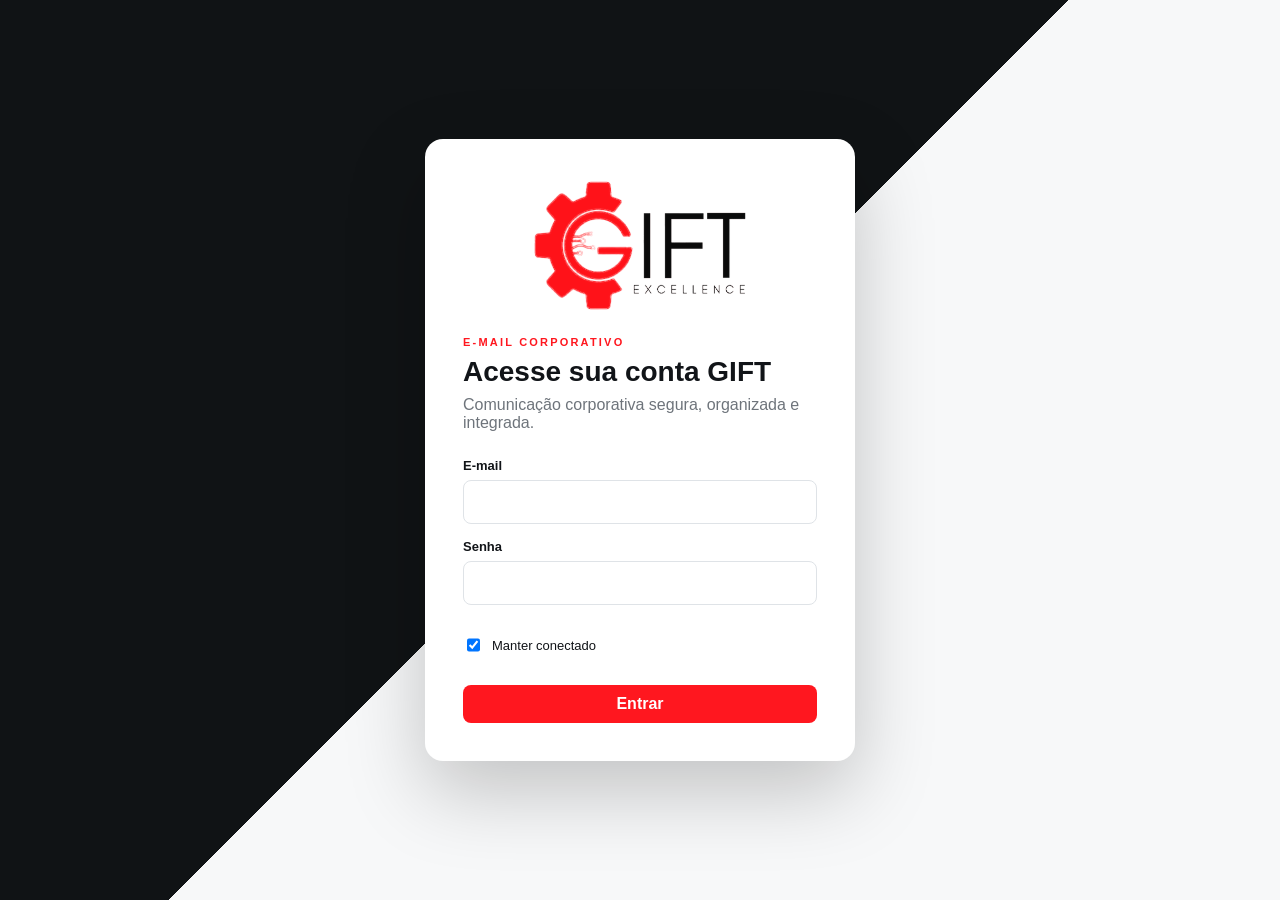
==== index.html @ 8f476761 "V16: estrutura mobile compacta" ====
<!doctype html>
<html lang="pt-BR">
<head>
  <meta charset="UTF-8" />
  <meta name="viewport" content="width=device-width, initial-scale=1.0" />
  <title>GIFT Mail</title>
  <link rel="icon" href="assets/gift-logo.png" />
  <link rel="stylesheet" href="styles.css" />
</head>
<body>
  <div id="toast"></div>

  <section id="loginView" class="login-shell">
    <div class="login-card">
      <img src="assets/gift-logo.png" alt="GIFT Excellence" class="login-logo" />
      <div class="login-kicker">E-MAIL CORPORATIVO</div>
      <h1>Acesse sua conta GIFT</h1>
      <p>Comunicação corporativa segura, organizada e integrada.</p>
      <form id="loginForm">
        <label>E-mail<input id="loginEmail" type="email"  autocomplete="username" required></label>
        <label>Senha<input id="loginPassword" type="password"  autocomplete="current-password" required></label>
        <label class="check-line"><input id="rememberMe" type="checkbox" checked> Manter conectado</label>
        <button class="primary full" type="submit">Entrar</button>
      </form>
    </div>
  </section>

  <div id="appView" class="app hidden">
    <aside class="sidebar" id="sidebar">
      <div class="brand"><img src="assets/gift-logo-sidebar.png" alt="GIFT Excellence"></div>
      <button id="composeBtn" class="compose-btn"><span class="mail-icon" data-mail-icon="compose"></span>Novo e-mail</button>

      <nav class="folder-nav" id="folderNav">
        <button class="nav-item active" data-folder="inbox"><span class="ico mail-icon" data-mail-icon="inbox"></span><b>Caixa de Entrada</b><em id="count-inbox">0</em></button>
        <button class="nav-item" data-folder="starred"><span class="ico mail-icon" data-mail-icon="star"></span><b>Favoritos</b><em id="count-starred"></em></button>
        <button class="nav-item" data-folder="sent"><span class="ico mail-icon" data-mail-icon="send"></span><b>Enviados</b><em id="count-sent"></em></button>
        <button class="nav-item" data-folder="drafts"><span class="ico mail-icon" data-mail-icon="draft"></span><b>Rascunhos</b><em id="count-drafts">0</em></button>
        <button class="nav-item" data-folder="scheduled"><span class="ico mail-icon" data-mail-icon="clock"></span><b>Agendados</b><em id="count-scheduled"></em></button>
        <button class="nav-item" data-folder="archive"><span class="ico mail-icon" data-mail-icon="archive"></span><b>Arquivo</b><em id="count-archive"></em></button>
        <button class="nav-item" data-folder="spam"><span class="ico mail-icon" data-mail-icon="spam"></span><b>Spam</b><em id="count-spam"></em></button>
        <button class="nav-item" data-folder="trash"><span class="ico mail-icon" data-mail-icon="trash"></span><b>Lixeira</b><em id="count-trash"></em></button>
      </nav>

      <div class="section-title"><span>PASTAS</span><button id="newFolderBtn" title="Nova pasta">＋</button></div>
      <div id="customFolders" class="custom-folders"></div>

      <div class="storage-box">
        <div><span>Armazenamento</span><strong id="storageText">2,4 GB de 10 GB</strong></div>
        <div class="storage-track"><i id="storageBar"></i></div>
      </div>
    </aside>
    <div id="mobileNavOverlay" class="mobile-nav-overlay hidden" aria-hidden="true"></div>

    <main class="workspace">
      <header class="topbar">
        <button class="mobile-menu" id="mobileMenu" aria-label="Menu">☰</button>
        <span class="mobile-title">GIFT Mail</span>
        <div class="search-box"><span>⌕</span><input id="searchInput" placeholder="Pesquisar e-mails, remetentes ou assuntos..."><button id="advancedSearchBtn" title="Pesquisa avançada">⌄</button></div>
        <div class="top-right">
          <button class="top-icon mobile-search-btn" id="mobileSearchBtn" title="Pesquisar" aria-label="Pesquisar"><span class="mail-icon" data-mail-icon="search"></span></button>
          <button class="top-icon" id="themeBtn" title="Tema"><span class="mail-icon" data-mail-icon="sun"></span></button>
          <button class="top-icon" id="settingsBtn" title="Configurações"><span class="mail-icon" data-mail-icon="settings"></span></button>
          <div class="profile-wrap">
            <button id="profileBtn" class="profile-btn">
              <span class="profile-avatar" id="profileAvatar">A</span>
              <span class="profile-copy"><strong id="profileName">Administrador</strong><small id="profileEmail">admin@giftexcellence.com.br</small></span>
              <span>⌄</span>
            </button>
            <div id="profileMenu" class="profile-menu hidden">
              <div class="profile-status"><span class="dot"></span><div><strong>Logado</strong><small id="menuEmail">admin@giftexcellence.com.br</small></div></div>
              <button id="profileSettings"><span class="mail-icon" data-mail-icon="settings"></span>Configurações da conta</button>
              <button id="profilePassword"><span class="mail-icon" data-mail-icon="key"></span>Trocar senha</button>
              <button id="profileTheme"><span class="mail-icon" data-mail-icon="moon"></span>Alternar tema</button>
              <button id="profileLogout" class="danger"><span class="mail-icon" data-mail-icon="logout"></span>Sair</button>
            </div>
          </div>
        </div>
      </header>

      <div class="actionbar">
        <div class="action-group left-actions">
          <label class="select-control"><input type="checkbox" id="selectAll"> <span>Selecionar</span></label>
          <button id="deleteBtn"><span class="mail-icon" data-mail-icon="trash"></span><span>Excluir</span></button><button id="emptyTrashActionBtn" class="hidden danger-action"><span class="mail-icon" data-mail-icon="trashSweep"></span><span>Esvaziar lixeira</span></button>
          <button id="spamBtn"><span class="mail-icon" data-mail-icon="spam"></span><span>Spam</span></button>
          <button id="archiveBtn"><span class="mail-icon" data-mail-icon="archive"></span><span>Arquivar</span></button>
          <button id="moveBtn"><span class="mail-icon" data-mail-icon="folderMove"></span><span>Mover</span></button>
          <button id="markBtn"><span class="mail-icon" data-mail-icon="star"></span><span>Marcar</span></button>
          <button id="moreBtn"><span class="mail-icon" data-mail-icon="more"></span><span>Mais</span></button>
        </div>
        <div class="action-group reader-actions" id="readerActions">
          <button id="replyBtn"><span class="mail-icon" data-mail-icon="reply"></span><span>Responder</span></button>
          <button id="replyAllBtn"><span class="mail-icon" data-mail-icon="replyAll"></span><span>Responder a todos</span></button>
          <button id="forwardBtn"><span class="mail-icon" data-mail-icon="forward"></span><span>Encaminhar</span></button>
          <button id="readerMoreBtn" title="Mais"><span class="mail-icon" data-mail-icon="moreVertical"></span></button>
        </div>
      </div>

      <section id="advancedSearch" class="advanced-search hidden">
        <input id="searchFrom" placeholder="De">
        <input id="searchTo" placeholder="Para">
        <input id="searchSubject" placeholder="Assunto contém">
        <select id="searchHasAttachment"><option value="">Anexo: qualquer</option><option value="yes">Com anexo</option><option value="no">Sem anexo</option></select>
        <button id="applyAdvancedSearch" class="primary">Pesquisar</button>
        <button id="clearAdvancedSearch">Limpar</button>
      </section>

      <section class="mail-shell">
        <div class="tabs-row">
          <button class="tab active" data-filter="all">Todas</button>
          <button class="tab" data-filter="unread">Não lidas</button>
          <button class="tab" data-filter="starred">Sinalizadas</button>
          <span id="folderLabel">Caixa de Entrada</span>
        </div>
        <div class="mail-grid">
          <div class="message-list" id="messageList"></div>
          <article class="reader" id="readerPane">
            <div class="empty-reader"><div class="mail-illustration">✉</div><h2>Selecione uma mensagem</h2><p>O conteúdo do e-mail aparecerá aqui.</p></div>
          </article>
        </div>
      </section>
    </main>
    <button id="mobileComposeFab" class="mobile-compose-fab" type="button"><span class="mail-icon" data-mail-icon="compose"></span><span>Escrever</span></button>
  </div>

  <div id="composeWindow" class="compose-window hidden">
    <div class="compose-head">
      <strong id="composeTitle">Novo e-mail</strong>
      <div class="compose-head-actions">
        <button id="minimizeCompose" type="button" aria-label="Minimizar">—</button>
        <button id="maximizeCompose" type="button" aria-label="Maximizar">↗</button>
        <button id="closeCompose" type="button" aria-label="Fechar">×</button>
      </div>
    </div>
    <div class="compose-to-line">
      <span>Para</span>
      <input id="toField" autocomplete="off" aria-label="Para">
      <button id="ccBccBtn" type="button">Cc&nbsp;&nbsp;Bcc</button>
    </div>
    <div id="ccBccFields" class="compose-ccbcc hidden">
      <div class="compose-extra-line"><span>Cc</span><input id="ccField" autocomplete="off" aria-label="Cc"></div>
      <div class="compose-extra-line"><span>Bcc</span><input id="bccField" autocomplete="off" aria-label="Bcc"></div>
    </div>
    <div class="compose-subject-line">
      <input id="subjectField" aria-label="Assunto" placeholder="Assunto" autocomplete="off">
    </div>
    <div class="editor-toolbar compose-format-toolbar" aria-label="Formatação da mensagem">
      <select id="fontFamily" aria-label="Fonte"><option>Inter</option><option>Arial</option><option>Georgia</option><option>Verdana</option></select>
      <select id="fontSize" aria-label="Tamanho"><option value="14">14</option><option value="12">12</option><option value="16">16</option><option value="18">18</option></select>
      <button type="button" data-cmd="bold" title="Negrito"><b>B</b></button>
      <button type="button" data-cmd="italic" title="Itálico"><i>I</i></button>
      <button type="button" data-cmd="underline" title="Sublinhado"><u>U</u></button>
      <button type="button" data-cmd="foreColor" title="Cor">A</button>
      <button type="button" data-cmd="insertUnorderedList" title="Lista">☷</button>
      <button type="button" data-cmd="insertOrderedList" title="Lista numerada">☰</button>
      <button type="button" data-cmd="createLink" title="Link">⌁</button>
      <button type="button" data-cmd="insertImage" title="Imagem">▧</button>
    </div>
    <div id="bodyEditor" class="body-editor" contenteditable="true" role="textbox" aria-label="Mensagem"></div>
    <div id="attachmentPreview" class="attachment-preview"></div>
    <div class="compose-foot">
      <div class="send-wrap"><button id="sendBtn" class="send-btn">Enviar</button><button id="sendMenuBtn" class="send-menu">⌄</button></div>
      <div class="compose-tools">
        <label title="Anexar"><span class="mail-icon" data-mail-icon="paperclip"></span><input id="attachmentInput" type="file" multiple hidden></label>
        <button id="insertDrive" title="Inserir arquivo"><span class="mail-icon" data-mail-icon="file"></span></button>
        <button id="insertLink" title="Inserir link"><span class="mail-icon" data-mail-icon="link"></span></button>
        <button id="insertEmoji" title="Emoji">☺</button>
        <button id="toggleSignature" title="Assinatura">A≡</button>
        <button id="saveDraftBtn" title="Salvar rascunho"><span class="mail-icon" data-mail-icon="save"></span></button>
        <button id="discardCompose" title="Descartar"><span class="mail-icon" data-mail-icon="trash"></span></button>
      </div>
    </div>
    <div id="scheduleMenu" class="schedule-menu hidden"><button data-minutes="30">Enviar em 30 minutos</button><button data-minutes="60">Enviar em 1 hora</button><button data-minutes="1440">Enviar amanhã</button><button id="customScheduleBtn">Escolher data e hora</button></div>
  </div>


  <div id="composeDialog" class="compose-dialog-overlay hidden" role="dialog" aria-modal="true" aria-labelledby="composeDialogTitle">
    <div class="compose-dialog-card">
      <div class="compose-dialog-icon">✉</div>
      <h3 id="composeDialogTitle">Confirmar ação</h3>
      <p id="composeDialogText"></p>
      <div class="compose-dialog-actions">
        <button id="composeDialogCancel" type="button" class="compose-dialog-cancel">Cancelar</button>
        <button id="composeDialogSecondary" type="button" class="compose-dialog-secondary">Não salvar</button>
        <button id="composeDialogPrimary" type="button" class="compose-dialog-primary">Confirmar</button>
      </div>
    </div>
  </div>

  <div id="actionDialog" class="compose-dialog-overlay hidden" role="dialog" aria-modal="true" aria-labelledby="actionDialogTitle">
    <div class="compose-dialog-card">
      <div id="actionDialogIcon" class="compose-dialog-icon"><span class="mail-icon" data-mail-icon="alert"></span></div>
      <h3 id="actionDialogTitle">Confirmar ação</h3>
      <p id="actionDialogText"></p>
      <div class="compose-dialog-actions">
        <button id="actionDialogCancel" type="button" class="compose-dialog-cancel">Cancelar</button>
        <button id="actionDialogConfirm" type="button" class="compose-dialog-primary">Confirmar</button>
      </div>
    </div>
  </div>

  <div id="settingsModal" class="modal hidden">
    <div class="settings-dialog">
      <div class="settings-head"><div><h2>Configurações</h2><p>Administre sua conta e preferências do GIFT Mail.</p></div><button id="closeSettings">×</button></div>
      <div class="settings-layout">
        <nav class="settings-nav" id="settingsNav">
          <button class="active" data-tab="account">Conta</button>
          <button data-tab="password">Troca de senha</button>
          <button data-tab="signature">Assinaturas</button>
          <button data-tab="forwarding">Encaminhamento</button>
          <button data-tab="aliases">Aliases e remetentes</button>
          <button data-tab="filters">Filtros e regras</button>
          <button data-tab="vacation">Resposta automática</button>
          <button data-tab="blocked">Remetentes bloqueados</button>
          <button data-tab="security">Segurança</button>
          <button data-tab="notifications">Notificações</button>
          <button data-tab="appearance">Aparência</button>
          <button data-tab="storage">Armazenamento</button>
        </nav>
        <div class="settings-content">
          <section class="settings-panel active" data-panel="account">
            <h3>Conta corporativa</h3>
            <div class="status-card"><span class="dot"></span><div><strong>Logado</strong><small id="settingsLoggedEmail"></small></div></div>
            <label>Nome de exibição<input id="setDisplayName"></label>
            <label>E-mail principal<input id="setEmail" disabled></label>
            <label>Nome da organização<input id="setOrganization" value="GIFT Excellence"></label>
            <label>Telefone corporativo<input id="setPhone" placeholder="(31) 3772-6397"></label>
            <label>Site<input id="setWebsite" placeholder="www.giftexcellence.com.br"></label>
          </section>
          <section class="settings-panel" data-panel="password">
            <h3>Trocar senha</h3><p class="hint">A nova senha será exigida no próximo login.</p>
            <label>Senha atual<input id="currentPassword" type="password"></label>
            <label>Nova senha<input id="newPassword" type="password"></label>
            <label>Confirmar nova senha<input id="confirmPassword" type="password"></label>
            <button id="changePasswordBtn" class="primary">Alterar senha</button>
          </section>
          <section class="settings-panel" data-panel="signature">
            <h3>Assinatura corporativa</h3>
            <p class="hint">A assinatura visual é inserida automaticamente no final dos e-mails e pode ser personalizada por conta.</p>
            <div class="two-col">
              <label>Nome / setor<input id="signatureName" placeholder="Financeiro"></label>
              <label>Empresa<input id="signatureCompany" placeholder="GIFT Excellence"></label>
            </div>
            <div class="two-col">
              <label>Telefone<input id="signaturePhone" placeholder="(31) 3772-6397"></label>
              <label>Cidade<input id="signatureCity" placeholder="Sete Lagoas - MG"></label>
            </div>
            <label>Site<input id="signatureSite" placeholder="www.giftexcellence.com.br"></label>
            <div class="signature-image-control">
              <div><strong>Imagem / logo da assinatura</strong><small>PNG, JPG ou WEBP. Essa imagem será usada nos e-mails enviados por esta conta.</small></div>
              <div class="signature-image-actions">
                <label class="signature-upload-btn">Trocar imagem<input id="signatureLogoInput" type="file" accept="image/png,image/jpeg,image/webp" hidden></label>
                <button id="signatureLogoReset" type="button">Usar logo padrão</button>
              </div>
            </div>
            <div id="signaturePreview" class="signature-preview"></div>
            <label class="check-line"><input id="signatureNew" type="checkbox" checked> Inserir automaticamente em novos e-mails</label>
            <label class="check-line"><input id="signatureReplies" type="checkbox"> Inserir também em respostas e encaminhamentos</label>
          </section>
          <section class="settings-panel" data-panel="forwarding">
            <h3>Encaminhamento</h3>
            <label class="check-line"><input id="forwardEnabled" type="checkbox"> Encaminhar automaticamente e-mails recebidos</label>
            <label>Encaminhar para<input id="forwardAddress" type="email" placeholder="email@empresa.com.br"></label>
            <label class="check-line"><input id="forwardKeepCopy" type="checkbox" checked> Manter uma cópia na caixa de entrada</label>
          </section>
          <section class="settings-panel" data-panel="aliases">
            <h3>Aliases e remetentes</h3>
            <div class="inline-add"><input id="aliasInput" placeholder="ex.: financeiro@giftexcellence.com.br"><button id="addAliasBtn">Adicionar</button></div>
            <div id="aliasList" class="chip-list"></div>
          </section>
          <section class="settings-panel" data-panel="filters">
            <h3>Filtros e regras</h3>
            <p class="hint">Crie regras automáticas para organizar mensagens.</p>
            <div class="rule-builder"><input id="ruleFrom" placeholder="Se remetente contém"><select id="ruleAction"><option value="archive">Arquivar</option><option value="star">Sinalizar</option><option value="spam">Marcar como spam</option><option value="label">Aplicar etiqueta</option></select><input id="ruleValue" placeholder="Etiqueta (quando necessário)"><button id="addRuleBtn">Criar regra</button></div>
            <div id="rulesList" class="rules-list"></div>
          </section>
          <section class="settings-panel" data-panel="vacation">
            <h3>Resposta automática</h3>
            <label class="check-line"><input id="vacationEnabled" type="checkbox"> Ativar mensagem de ausência</label>
            <label>Assunto<input id="vacationSubject" value="Resposta automática"></label>
            <label>Mensagem<textarea id="vacationText" rows="7"></textarea></label>
            <div class="two-col"><label>Início<input id="vacationStart" type="date"></label><label>Fim<input id="vacationEnd" type="date"></label></div>
          </section>
          <section class="settings-panel" data-panel="blocked">
            <h3>Remetentes bloqueados</h3>
            <div class="inline-add"><input id="blockedInput" placeholder="email@dominio.com"><button id="addBlockedBtn">Bloquear</button></div>
            <div id="blockedList" class="chip-list"></div>
          </section>
          <section class="settings-panel" data-panel="security">
            <h3>Segurança</h3>
            <label class="check-line"><input id="twoFactor" type="checkbox"> Autenticação em duas etapas</label>
            <label class="check-line"><input id="suspiciousLogin" type="checkbox" checked> Alertar sobre novos logins</label>
            <label class="check-line"><input id="externalImages" type="checkbox"> Carregar imagens externas automaticamente</label>
            <h4>Sessões ativas</h4>
            <div class="session-card"><div><strong>Este dispositivo</strong><small>Windows · Navegador atual</small></div><span class="online">Ativa agora</span></div>
            <button id="logoutOtherSessions">Encerrar outras sessões</button>
          </section>
          <section class="settings-panel" data-panel="notifications">
            <h3>Notificações</h3>
            <label class="check-line"><input id="desktopNotifications" type="checkbox" checked> Notificações na área de trabalho</label>
            <label class="check-line"><input id="soundNotifications" type="checkbox"> Som ao receber e-mail</label>
            <label class="check-line"><input id="notifyImportant" type="checkbox" checked> Avisar apenas mensagens importantes</label>
          </section>
          <section class="settings-panel" data-panel="appearance">
            <h3>Aparência</h3>
            <label>Tema<select id="setTheme"><option value="light">Claro</option><option value="dark">Escuro</option><option value="system">Seguir sistema</option></select></label>
            <label>Densidade<select id="setDensity"><option value="comfortable">Confortável</option><option value="compact">Compacta</option></select></label>
            <label>Visualização<select id="setPreview"><option value="split">Lista + leitura</option><option value="list">Somente lista</option></select></label>
          </section>
          <section class="settings-panel" data-panel="storage">
            <h3>Armazenamento</h3>
            <div class="big-storage"><strong id="storageUsedBig">Calculando...</strong><span id="storageLimitBig">de capacidade disponível</span><div class="storage-track"><i id="storageBarBig" style="width:0%"></i></div><small id="storageSource" class="storage-source">Leitura do servidor</small></div>
            <button id="emptyTrashBtn">Esvaziar lixeira</button><button id="emptySpamBtn">Esvaziar spam</button>
          </section>
        </div>
      </div>
      <div class="settings-footer"><button id="cancelSettings">Cancelar</button><button id="saveSettingsBtn" class="primary">Salvar alterações</button></div>
    </div>
  </div>

  <div id="contextMenu" class="context-menu hidden"></div>
  <input id="hiddenDateTime" type="datetime-local" class="hidden">
  <script src="app.js"></script>
</body>
</html>
---- styles.css ----
:root{
  --red:#ff171f;--red2:#e91018;--ink:#111418;--muted:#6f7881;--line:#e8ebee;--soft:#f5f7f8;
  --sidebar:#11171b;--sidebar2:#0d1216;--panel:#fff;--shadow:0 18px 50px rgba(18,25,31,.18)
}
*{box-sizing:border-box}html,body{margin:0;width:100%;height:100%;overflow:hidden;font-family:Inter,"Segoe UI",Arial,sans-serif;color:var(--ink);background:#fff}button,input,select,textarea{font:inherit}button{border:0;background:none;color:inherit;cursor:pointer}.hidden{display:none!important}.primary{background:var(--red);color:#fff;border-radius:8px;padding:10px 16px;font-weight:700}.full{width:100%}
#toast{position:fixed;right:22px;top:22px;z-index:9999;display:grid;gap:8px}.toast{background:#171a1d;color:#fff;padding:12px 16px;border-radius:9px;box-shadow:var(--shadow)}.toast.error{background:#a90008}

/* login */
.login-shell{height:100%;display:grid;place-items:center;background:linear-gradient(135deg,#101315 0 49%,#f7f8f9 49% 100%);padding:24px}.login-card{width:min(430px,94vw);background:#fff;border-radius:18px;padding:38px;box-shadow:0 30px 80px rgba(0,0,0,.22)}.login-logo{width:220px;display:block;margin:0 auto 22px}.login-kicker{font-size:11px;letter-spacing:.2em;color:var(--red);font-weight:800}.login-card h1{margin:8px 0;font-size:28px}.login-card p{margin:0 0 26px;color:#6e747b}.login-card form{display:grid;gap:15px}.login-card label:not(.check-line){display:grid;gap:7px;font-size:13px;font-weight:700}.login-card input{height:44px;border:1px solid #dfe3e7;border-radius:8px;padding:0 12px}.check-line{display:flex!important;align-items:center;gap:9px;font-size:13px}

/* reference layout */
.app{height:100vh;display:grid;grid-template-columns:263px minmax(0,1fr);overflow:hidden}.sidebar{height:100%;min-height:0;background:linear-gradient(180deg,var(--sidebar) 0%,var(--sidebar2) 100%);color:#f5f7f8;padding:14px 9px 16px;display:flex;flex-direction:column;overflow:hidden}.brand{height:92px;display:flex;align-items:center;padding:0 18px 5px}.brand img{width:172px;max-height:80px;object-fit:contain;object-position:left center}.compose-btn{height:46px;margin:12px 7px 18px;background:var(--red);color:#fff;border-radius:9px;font-size:15px;font-weight:800;display:flex;align-items:center;justify-content:center;gap:9px}.folder-nav{display:grid;gap:3px}.nav-item,.custom-folder{height:43px;border-radius:7px;padding:0 11px;color:#eef2f4;display:grid;grid-template-columns:28px 1fr auto;align-items:center;gap:6px;text-align:left}.nav-item b,.custom-folder b{font-size:14px;font-weight:600}.nav-item .ico{font-size:17px;color:#dbe1e5}.nav-item em{font-style:normal;min-width:22px;height:22px;border-radius:50px;background:#666f76;display:grid;place-items:center;padding:0 6px;font-size:12px}.nav-item.active{background:#373d41}.nav-item:hover,.custom-folder:hover{background:#20282e}.nav-item[data-folder="scheduled"],.nav-item[data-folder="archive"]{display:none}.section-title{display:flex;justify-content:space-between;align-items:center;padding:20px 8px 8px;color:#e4e9ed;font-size:12px;font-weight:800;letter-spacing:.06em}.section-title button{font-size:22px;color:#e8edf0}.custom-folders{flex:1;min-height:0;overflow:auto;padding-bottom:8px}.custom-folder{height:41px}.custom-folder button{color:#98a2aa}.storage-box{flex:0 0 auto;padding:13px 16px 10px;border-top:1px solid rgba(255,255,255,.09);font-size:11px;color:#c9d0d5}.storage-box>div:first-child{display:grid;gap:8px}.storage-box strong{font-weight:500}.storage-track{height:9px;background:#687178;border-radius:999px;overflow:hidden}.storage-track i{display:block;height:100%;width:0;background:linear-gradient(90deg,#d8a75e,#f0c67a);border-radius:999px}

.workspace{min-width:0;height:100%;display:grid;grid-template-rows:64px 64px auto minmax(0,1fr);background:#fff;overflow:hidden}.topbar{height:64px;display:flex;align-items:center;border-bottom:1px solid var(--line);padding:0 18px 0 24px;background:#fff}.mobile-menu{display:none}.search-box{width:506px;height:40px;border-radius:10px;background:#f1f3f4;display:grid;grid-template-columns:30px 1fr 28px;align-items:center;padding:0 8px}.search-box span{font-size:21px;color:#37424a}.search-box input{border:0;outline:0;background:transparent;min-width:0;font-size:14px}.search-box button{color:#657079}.top-right{margin-left:auto;display:flex;align-items:center;gap:4px}.top-icon{width:38px;height:38px;border-radius:50%;font-size:19px}.top-icon:hover{background:#f3f5f6}.profile-wrap{position:relative}.profile-btn{height:64px;display:grid;grid-template-columns:40px auto 18px;gap:10px;align-items:center;padding:0 4px 0 16px;margin-left:8px;border-left:1px solid var(--line)}.profile-avatar{width:40px;height:40px;border-radius:50%;background:#b99a75;color:#fff;font-weight:800;display:grid;place-items:center}.profile-copy{display:grid;text-align:left}.profile-copy strong{font-size:14px}.profile-copy small{font-size:11px;color:var(--muted)}.profile-menu{position:absolute;right:0;top:59px;width:270px;background:#fff;border:1px solid var(--line);border-radius:11px;box-shadow:var(--shadow);z-index:400;padding:9px}.profile-status{display:flex;gap:10px;align-items:center;padding:10px 8px 14px;border-bottom:1px solid var(--line)}.profile-status .dot,.status-card .dot{width:9px;height:9px;border-radius:50%;background:#23b45c}.profile-status div{display:grid}.profile-status small{color:var(--muted)}.profile-menu button{width:100%;padding:10px;border-radius:7px;text-align:left}.profile-menu button:hover{background:#f4f6f7}.profile-menu .danger{color:#bd1017}

.actionbar{height:64px;border-bottom:1px solid var(--line);padding:0 20px;display:flex;align-items:center;justify-content:space-between;overflow:auto}.action-group{display:flex;align-items:center;white-space:nowrap}.action-group button,.select-control{height:38px;padding:0 12px;display:flex;align-items:center;gap:7px;border-right:1px solid var(--line);font-size:13px}.action-group button:hover{background:#f5f7f8;border-radius:6px}.select-control input{width:15px;height:15px}.reader-actions{margin-left:auto}.advanced-search{padding:12px 20px;border-bottom:1px solid var(--line);display:grid;grid-template-columns:1fr 1fr 1.2fr .9fr auto auto;gap:8px;background:#fafbfc}.advanced-search input,.advanced-search select{height:38px;border:1px solid #dfe3e7;border-radius:7px;padding:0 10px}

.mail-shell{height:100%;min-height:0;display:grid;grid-template-rows:49px minmax(0,1fr);overflow:hidden}.tabs-row{height:49px;display:flex;align-items:end;border-bottom:1px solid var(--line);padding-left:18px}.tab{height:49px;padding:0 17px;position:relative;font-size:13px}.tab.active{color:var(--red);font-weight:800}.tab.active:after{content:"";position:absolute;left:10px;right:10px;bottom:-1px;height:3px;background:var(--red)}.tabs-row>span{display:none}.mail-grid{height:100%;min-height:0;display:grid;grid-template-columns:480px minmax(0,1fr);overflow:hidden}.message-list{height:100%;overflow:auto;border-right:1px solid var(--line);background:#fff}.message-card{height:80px;display:grid;grid-template-columns:28px 44px 1fr 28px;padding:10px 12px 8px 18px;gap:10px;border-bottom:1px solid var(--line);position:relative}.message-card.unread:before{content:"";position:absolute;left:0;top:0;bottom:0;width:3px;background:var(--red)}.message-card:hover{background:#f8fafb}.message-card.active{background:#f5f6f7}.message-card input{margin-top:8px}.sender-avatar{width:40px;height:40px;border-radius:50%;display:grid;place-items:center;background:linear-gradient(135deg,#7e868c,#3d454b);color:#fff;font-weight:700;font-size:13px}.message-card:nth-child(3n+1) .sender-avatar{background:linear-gradient(135deg,#c7a679,#9d7a54)}.message-main{min-width:0}.sender-line,.subject-line{display:flex;align-items:center;gap:8px;min-width:0}.sender-line strong,.subject-line b{white-space:nowrap;overflow:hidden;text-overflow:ellipsis}.sender-line{font-size:13px}.sender-line time{margin-left:auto;color:var(--muted);font-size:11px}.subject-line{margin-top:4px;font-size:13px}.preview-line{margin-top:3px;color:var(--muted);font-size:12px;white-space:nowrap;overflow:hidden;text-overflow:ellipsis}.star-btn{font-size:18px;color:#8c959d;align-self:center}.star-btn.on{color:#e1ae24}

.reader{height:100%;min-width:0;overflow:auto;padding:0 26px 36px;background:#fff}.empty-reader{height:100%;min-height:320px;display:grid;place-content:center;text-align:center;color:var(--muted)}.mail-illustration{font-size:42px}.empty-reader h2{margin:6px 0;font-size:20px;color:var(--ink)}.reader-head{padding:24px 0 18px;border-bottom:1px solid var(--line)}.reader-title{display:flex;align-items:center;gap:10px}.reader-title h1{margin:0;font-size:24px;letter-spacing:-.02em;line-height:1.2}.folder-pill{font-size:11px;background:#edf0f2;color:#3b4248;padding:5px 8px;border-radius:6px}.reader-meta{display:grid;grid-template-columns:46px 1fr auto;gap:10px;align-items:start;margin-top:24px}.reader-meta .sender-avatar{width:42px;height:42px}.reader-meta strong{display:block}.reader-meta small{display:block;color:var(--muted);margin-top:2px}.reader-meta-actions{display:flex;align-items:center;gap:8px}.reader-meta-actions button{font-size:20px}.reader-body{padding:24px 0;font-size:15px;line-height:1.72;overflow-wrap:anywhere}.reader-body p{margin:0 0 17px}.attachment-block{border-top:1px solid var(--line);padding-top:18px}.attachment-chip{display:inline-flex;align-items:center;gap:10px;border:1px solid var(--line);padding:11px 14px;border-radius:9px;margin:0 8px 8px 0;font-size:12px}.attachment-chip b{background:var(--red);color:#fff;padding:7px;border-radius:5px}

/* composer - V5: toda a área branca é o editor; a alça redimensiona a janela */
.compose-window{
  --compose-height:430px;
  position:fixed;right:12px;bottom:24px;width:502px;height:var(--compose-height);
  min-height:340px;max-height:calc(100vh - 32px);
  background:#fff;border:1px solid #dfe3e6;border-radius:10px;
  box-shadow:0 12px 34px rgba(0,0,0,.18);z-index:800;
  display:grid;
  grid-template-rows:40px 39px auto 39px 42px minmax(0,1fr) auto 58px;
  overflow:hidden
}
.compose-window.min{height:40px!important;min-height:40px!important;overflow:hidden}
.compose-window.max{
  left:50%;top:50%;right:auto;bottom:auto;width:min(960px,94vw);
  height:var(--compose-height);min-height:440px;max-height:94vh;
  transform:translate(-50%,-50%)
}
.compose-head{height:40px;background:#30383e;color:#fff;display:flex;align-items:center;justify-content:space-between;padding:0 13px;border-radius:9px 9px 0 0}.compose-head strong{font-size:15px}.compose-head button{color:#fff;width:30px;height:30px;font-size:17px}
.compose-row{height:39px;border-bottom:1px solid #eceff1;display:grid;grid-template-columns:55px 1fr auto;align-items:center;padding:0 12px;font-size:13px}.compose-row span{color:#747d85}.compose-row input{height:100%;border:0;outline:0;background:transparent;min-width:0}
.editor-toolbar{height:42px;border-bottom:1px solid #eceff1;display:flex;align-items:center;gap:2px;padding:0 8px;overflow-x:auto}.editor-toolbar button,.editor-toolbar select{height:28px;border:0;background:transparent}.editor-toolbar select:first-child{width:75px}.editor-toolbar select:nth-child(2){width:49px}.editor-toolbar button{min-width:28px}.editor-toolbar button:hover{background:#f0f2f4;border-radius:5px}
/* V7: a própria área branca inteira é o editor — não existe wrapper interno. */
.body-editor{
  min-height:0;width:100%;height:100%;max-width:100%;min-width:0;
  padding:14px 18px 24px;background:#fff;outline:none;
  font-size:14px;line-height:1.58;cursor:text;
  overflow-y:auto;overflow-x:hidden;
  overflow-wrap:anywhere;word-break:normal;white-space:pre-wrap;
  scrollbar-width:thin;scrollbar-color:#a0a7ad transparent;
}
.body-editor:focus{outline:none}
.body-editor:empty:before{content:"";display:block;min-height:100%}
.body-editor *{max-width:100%;box-sizing:border-box}
.body-editor img{height:auto}
.body-editor table{max-width:100%!important;width:100%!important;table-layout:fixed}
.body-editor td,.body-editor th{overflow-wrap:anywhere;word-break:break-word}
.body-editor .signature-block{display:block;max-width:100%;margin:18px 0 0;padding:0;overflow:hidden;white-space:normal}
.body-editor .signature-block table{max-width:100%!important;width:100%!important;table-layout:fixed}
.body-editor .signature-block img{max-width:160px!important;height:auto!important}
/* A alça fica fora da área editável e não ocupa nenhuma linha branca. */
.message-resize-handle{position:absolute;left:50%;bottom:54px;transform:translateX(-50%);width:58px;height:12px;display:flex;align-items:center;justify-content:center;cursor:ns-resize;touch-action:none;user-select:none;background:transparent;border:0;z-index:6}
.message-resize-handle span{display:block;width:34px;height:3px;border-radius:999px;background:#cbd1d6;opacity:.65;transition:.15s}
.message-resize-handle:hover span,.message-resize-handle.dragging span{width:48px;background:#818c95;opacity:1}
.attachment-preview{max-height:54px;overflow:auto;padding:0 14px;display:flex;gap:7px;flex-wrap:wrap}.attachment-preview:empty{display:none}
.compose-foot{height:58px;border-top:1px solid #eceff1;display:flex;align-items:center;gap:16px;padding:0 16px}.send-wrap{display:flex}.send-btn,.send-menu{height:43px;background:var(--red);color:#fff}.send-btn{padding:0 20px;border-radius:8px 0 0 8px;font-weight:800}.send-menu{width:38px;border-left:1px solid rgba(255,255,255,.3);border-radius:0 8px 8px 0}.compose-tools{display:flex;align-items:center;gap:3px}.compose-tools button,.compose-tools label{width:32px;height:32px;display:grid;place-items:center;border-radius:5px}.compose-tools button:hover,.compose-tools label:hover{background:#f0f2f4}.schedule-menu{position:absolute;bottom:66px;left:16px;width:220px;background:#fff;border:1px solid #ddd;border-radius:9px;box-shadow:var(--shadow);padding:7px}.schedule-menu button{width:100%;padding:9px;text-align:left;border-radius:6px}.schedule-menu button:hover{background:#f2f3f4}

/* settings */
.modal{position:fixed;inset:0;background:rgba(12,16,20,.42);z-index:1000;display:grid;place-items:center;padding:18px}.settings-dialog{width:min(1050px,96vw);height:min(760px,94vh);background:#fff;border-radius:14px;box-shadow:0 30px 90px rgba(0,0,0,.32);display:grid;grid-template-rows:auto minmax(0,1fr) auto;overflow:hidden}.settings-head{padding:20px 24px;border-bottom:1px solid var(--line);display:flex;justify-content:space-between;align-items:start}.settings-head h2{margin:0 0 4px}.settings-head p{margin:0;color:var(--muted);font-size:13px}.settings-head button{font-size:26px}.settings-layout{min-height:0;display:grid;grid-template-columns:230px minmax(0,1fr)}.settings-nav{padding:14px;background:#f6f7f8;border-right:1px solid var(--line);overflow:auto}.settings-nav button{width:100%;padding:11px 12px;border-radius:7px;text-align:left;font-size:13px}.settings-nav button.active,.settings-nav button:hover{background:#fff;box-shadow:0 1px 4px rgba(0,0,0,.08);color:var(--red);font-weight:800}.settings-content{min-height:0;overflow:auto;padding:26px 30px}.settings-panel{display:none;max-width:720px}.settings-panel.active{display:block}.settings-panel h3{margin:0 0 18px}.settings-panel h4{margin:26px 0 10px}.settings-panel label:not(.check-line){display:grid;gap:6px;margin:0 0 14px;font-size:13px;font-weight:600}.settings-panel input,.settings-panel textarea,.settings-panel select{border:1px solid #dfe3e7;border-radius:8px;padding:10px 12px;outline:0}.settings-panel input:focus,.settings-panel textarea:focus,.settings-panel select:focus{border-color:#aab2b9;box-shadow:0 0 0 3px rgba(120,130,140,.08)}.hint{font-size:12px;color:var(--muted);margin-top:-8px;margin-bottom:18px}.status-card,.session-card{display:flex;align-items:center;gap:12px;border:1px solid var(--line);border-radius:10px;padding:13px 14px;margin-bottom:18px}.status-card div,.session-card div{display:grid}.status-card small,.session-card small{color:var(--muted)}.two-col{display:grid;grid-template-columns:1fr 1fr;gap:12px}.inline-add{display:grid;grid-template-columns:1fr auto;gap:8px;margin-bottom:16px}.inline-add button,.rule-builder button,.settings-panel>button{background:#f0f2f4;border:1px solid #dde1e4;border-radius:8px;padding:9px 13px}.chip-list{display:flex;flex-wrap:wrap;gap:8px}.chip{display:flex;align-items:center;gap:8px;background:#f1f3f5;border-radius:99px;padding:7px 9px 7px 12px;font-size:12px}.chip button{width:20px;height:20px;border-radius:50%}.rule-builder{display:grid;grid-template-columns:1fr 150px 1fr auto;gap:8px}.rules-list{margin-top:14px;display:grid;gap:8px}.rule-row{display:flex;justify-content:space-between;gap:12px;border:1px solid var(--line);border-radius:8px;padding:10px 12px;font-size:12px}.online{color:#1a9c4d;font-size:12px;margin-left:auto}.big-storage{border:1px solid var(--line);padding:18px;border-radius:10px;margin-bottom:14px}.big-storage strong{font-size:26px;margin-right:5px}.big-storage span{color:var(--muted)}.storage-source{display:block;margin-top:10px;color:var(--muted);font-size:11px}.settings-footer{border-top:1px solid var(--line);display:flex;justify-content:flex-end;gap:10px;padding:14px 22px}.settings-footer button{padding:10px 16px;border-radius:8px}.settings-footer>button:first-child{background:#f0f2f4}.signature-preview{border:1px solid var(--line);border-radius:10px;background:#fff;padding:18px;margin:10px 0 16px;overflow:auto}.signature-image-control{display:flex;align-items:center;justify-content:space-between;gap:16px;border:1px solid var(--line);border-radius:10px;padding:14px 16px;margin:4px 0 14px}.signature-image-control>div:first-child{display:grid;gap:4px}.signature-image-control small{color:var(--muted);font-size:11px}.signature-image-actions{display:flex;gap:8px;flex-wrap:wrap}.signature-upload-btn,.signature-image-actions button{display:inline-flex!important;align-items:center;justify-content:center;min-height:36px;padding:8px 12px!important;border:1px solid #dfe3e7!important;border-radius:8px!important;background:#f4f6f7!important;font-size:12px!important;font-weight:700!important;cursor:pointer}.context-menu{position:fixed;z-index:1500;background:#fff;border:1px solid #ddd;border-radius:8px;box-shadow:var(--shadow);padding:6px;width:max-content;min-width:200px}.context-menu button{width:100%;padding:9px;text-align:left;border-radius:6px;white-space:nowrap}.context-menu button:hover{background:#f2f3f4}

/* dark */
body.dark{--ink:#f4f7f9;--muted:#aab3bc;--line:#2c363e;background:#0e151a}.dark .workspace,.dark .topbar,.dark .actionbar,.dark .mail-shell,.dark .tabs-row,.dark .message-list,.dark .reader,.dark .settings-dialog,.dark .compose-window{background:#10191f;color:#f4f7f9}.dark .search-box{background:#1b2730}.dark .search-box input{color:#fff}.dark .message-card{border-color:#2c363e}.dark .message-card:hover{background:#162229}.dark .message-card.active{background:#1b252c}.dark .compose-head{background:#18242b}.dark .compose-row,.dark .editor-toolbar,.dark .compose-foot{border-color:#2e3a43}.dark .message-resize-handle{background:#10191f;border-color:#2e3a43}.dark .message-resize-handle:hover,.dark .message-resize-handle.dragging{background:#172229}.dark .message-resize-handle span{background:#53616b}.dark .body-editor{background:#10191f;color:#fff}.dark .settings-nav{background:#0c151a}.dark .settings-nav button.active{background:#202d35}.dark .settings-panel input,.dark .settings-panel textarea,.dark .settings-panel select{background:#121d23;border-color:#33414b;color:#fff}.dark .signature-preview{background:#0f171d}

/* responsive */
@media(max-width:1200px){.app{grid-template-columns:230px 1fr}.mail-grid{grid-template-columns:420px minmax(0,1fr)}.brand img{width:160px}.profile-copy{display:none}.profile-btn{grid-template-columns:40px 18px}.action-group button span{display:none}.compose-window{width:500px}}
@media(max-width:820px){html,body{overflow:auto}.app{display:block;height:auto;min-height:100vh}.sidebar{position:fixed;left:-280px;top:0;bottom:0;width:264px;z-index:900;transition:.2s}.sidebar.open{left:0}.workspace{height:100vh;grid-template-rows:58px 54px auto minmax(0,1fr)}.mobile-menu{display:block}.topbar{padding:0 10px}.search-box{width:auto;flex:1}.top-icon{display:none}.mail-grid{display:block}.message-list{height:100%}.reader{position:fixed;inset:112px 0 0 0;z-index:500;display:none}.reader.mobile-open{display:block}.reader-actions{display:none}.compose-window{left:2vw;right:2vw;width:96vw;bottom:8px;height:70vh}.settings-layout{grid-template-columns:1fr}.settings-nav{display:flex;overflow:auto;border-right:0;border-bottom:1px solid var(--line)}.settings-nav button{width:auto;white-space:nowrap}.two-col,.rule-builder{grid-template-columns:1fr}}




/* ===== V8 — bloco Para/Assunto refeito do zero ===== */
.compose-addressing{background:#fff;border-bottom:1px solid #e8ecef;flex:0 0 auto}
.compose-address-row{height:46px;display:grid;grid-template-columns:64px minmax(0,1fr) auto;align-items:center;padding:0 15px;border-bottom:1px solid #edf0f2;gap:0}
.compose-address-row label{color:#7b848d;font-size:14px;font-weight:400;cursor:text}
.compose-address-row input{width:100%;height:100%;border:0!important;outline:0!important;background:transparent!important;padding:0 8px 0 0!important;font-size:14px;color:#171a1d;box-shadow:none!important}
.compose-address-row button{height:34px;padding:0 4px 0 16px;color:#22272b;font-size:13px;white-space:nowrap}
.compose-ccbcc .compose-address-row{grid-template-columns:64px minmax(0,1fr);padding-right:15px}
.compose-subject-row{height:50px;display:flex;align-items:center;border-bottom:0;padding:0 15px}
.compose-subject-row input{width:100%;height:100%;border:0!important;outline:0!important;background:transparent!important;padding:0!important;font-size:14px;color:#171a1d;box-shadow:none!important}
.compose-subject-row input::placeholder{color:#7b848d;opacity:1}
.compose-format-toolbar{height:44px!important;min-height:44px!important;flex:0 0 44px!important;padding:0 14px!important;border-bottom:1px solid #e8ecef!important;background:#fff;overflow-x:auto;overflow-y:hidden}
.compose-format-toolbar select,.compose-format-toolbar button{height:32px!important;min-height:32px!important;background:transparent!important;color:#15191c}
.compose-format-toolbar select{padding:0 4px;border:0!important;outline:0!important}
.compose-format-toolbar button{display:grid;place-items:center;min-width:30px!important;border:0!important;padding:0 5px!important}
.compose-format-toolbar button:hover{background:#f2f4f5!important;border-radius:4px}
.dark .compose-addressing,.dark .compose-format-toolbar{background:#10191f;border-color:#2e3a43}
.dark .compose-address-row,.dark .compose-subject-row{border-color:#2e3a43}
.dark .compose-address-row input,.dark .compose-subject-row input,.dark .compose-format-toolbar select,.dark .compose-format-toolbar button{color:#f4f7f9!important}
.dark .compose-address-row label,.dark .compose-subject-row input::placeholder{color:#aab3bc}


/* V9 - compositor simples conforme referencia enviada */
.compose-window{position:fixed!important;right:12px!important;bottom:24px!important;width:500px!important;height:430px!important;min-height:0!important;max-height:none!important;display:flex!important;flex-direction:column!important;background:#fff!important;border:1px solid #dfe3e6!important;border-radius:9px!important;overflow:hidden!important;box-shadow:0 12px 34px rgba(0,0,0,.18)!important}
.compose-window.min{height:40px!important;overflow:hidden!important}
.compose-window.max{left:50%!important;top:50%!important;right:auto!important;bottom:auto!important;width:min(960px,94vw)!important;height:min(760px,92vh)!important;transform:translate(-50%,-50%)!important}
.compose-head{flex:0 0 40px!important;height:40px!important;padding:0 12px!important;border-radius:8px 8px 0 0!important;background:#30383e!important}
.compose-head strong{font-size:14px!important;font-weight:700!important}.compose-head-actions{display:flex;align-items:center;gap:2px}.compose-head-actions button{width:30px!important;height:30px!important;color:#fff!important;font-size:16px!important}
.compose-to-line,.compose-extra-line{flex:0 0 39px;height:39px;display:grid;grid-template-columns:auto minmax(0,1fr) auto;align-items:center;gap:6px;padding:0 12px;border-bottom:1px solid #e7eaed;background:#fff}
.compose-to-line span,.compose-extra-line span{font-size:13px;color:#737b83}.compose-to-line input,.compose-extra-line input{width:100%;height:100%;border:0!important;outline:0!important;background:transparent!important;padding:0!important;font-size:13px!important;min-width:0}.compose-to-line button{height:100%;padding:0 0 0 8px!important;font-size:12px!important;color:#4f575e!important;background:transparent!important;white-space:nowrap}
.compose-ccbcc{flex:0 0 auto;background:#fff}.compose-extra-line{grid-template-columns:28px minmax(0,1fr)}
.compose-subject-line{flex:0 0 39px;height:39px;border-bottom:1px solid #e7eaed;background:#fff;padding:0 12px}.compose-subject-line input{width:100%;height:100%;border:0!important;outline:0!important;background:transparent!important;padding:0!important;font-size:13px!important;color:#171a1d!important}.compose-subject-line input::placeholder{color:#7a8289;opacity:1}
.compose-format-toolbar{flex:0 0 42px!important;height:42px!important;min-height:42px!important;padding:0 10px!important;gap:1px!important;border-bottom:1px solid #e7eaed!important;background:#fff!important;overflow:hidden!important;white-space:nowrap!important}.compose-format-toolbar select,.compose-format-toolbar button{height:29px!important;min-height:29px!important;border:0!important;background:transparent!important;color:#20262b!important;font-size:13px!important}.compose-format-toolbar select:first-child{width:61px!important}.compose-format-toolbar select:nth-child(2){width:45px!important}.compose-format-toolbar button{min-width:27px!important;padding:0 4px!important}
.body-editor{flex:1 1 auto!important;height:auto!important;min-height:0!important;width:100%!important;padding:13px 16px!important;background:#fff!important;outline:none!important;border:0!important;font-size:14px!important;line-height:1.55!important;cursor:text!important;overflow:auto!important;overflow-x:hidden!important;white-space:pre-wrap!important;overflow-wrap:anywhere!important;word-break:normal!important;scrollbar-width:none!important}.body-editor::-webkit-scrollbar{width:0!important;height:0!important;display:none!important}.body-editor:empty:before{content:""!important;display:block!important;min-height:100%!important}.message-resize-handle{display:none!important}
.attachment-preview{flex:0 0 auto!important;max-height:52px!important;overflow:auto!important;padding:0 12px!important;background:#fff!important;scrollbar-width:none!important}.attachment-preview::-webkit-scrollbar{display:none!important}
.compose-foot{flex:0 0 58px!important;height:58px!important;padding:0 16px!important;gap:12px!important;border-top:0!important;background:#fff!important}.send-btn,.send-menu{height:36px!important}.send-btn{padding:0 16px!important;border-radius:6px 0 0 6px!important}.send-menu{width:34px!important;border-radius:0 6px 6px 0!important}.compose-tools{gap:1px!important}.compose-tools button,.compose-tools label{width:31px!important;height:31px!important;font-size:14px!important}
.dark .compose-window,.dark .compose-to-line,.dark .compose-extra-line,.dark .compose-subject-line,.dark .compose-format-toolbar,.dark .body-editor,.dark .compose-foot,.dark .attachment-preview{background:#10191f!important;color:#f4f7f9!important}.dark .compose-to-line,.dark .compose-extra-line,.dark .compose-subject-line,.dark .compose-format-toolbar{border-color:#2e3a43!important}.dark .compose-to-line input,.dark .compose-extra-line input,.dark .compose-subject-line input,.dark .compose-format-toolbar select,.dark .compose-format-toolbar button{color:#f4f7f9!important}
@media(max-width:820px){.compose-window{left:2vw!important;right:2vw!important;width:96vw!important;bottom:8px!important;height:70vh!important}.compose-window.max{width:96vw!important;height:92vh!important}}


/* V11 - popups funcionais e transicoes do compositor */
@keyframes giftComposeOpen{from{opacity:0;transform:translateY(12px) scale(.985)}to{opacity:1;transform:translateY(0) scale(1)}}
@keyframes giftComposeClose{from{opacity:1;transform:translateY(0) scale(1)}to{opacity:0;transform:translateY(10px) scale(.99)}}
.compose-window.compose-opening:not(.max){animation:giftComposeOpen .20s ease-out both!important}
.compose-window.compose-closing:not(.max){animation:giftComposeClose .17s ease-in both!important;pointer-events:none!important}
@keyframes giftComposeOpenMax{from{opacity:0;transform:translate(-50%,-48%) scale(.985)}to{opacity:1;transform:translate(-50%,-50%) scale(1)}}
@keyframes giftComposeCloseMax{from{opacity:1;transform:translate(-50%,-50%) scale(1)}to{opacity:0;transform:translate(-50%,-48%) scale(.99)}}
.compose-window.max.compose-opening{animation:giftComposeOpenMax .20s ease-out both!important}
.compose-window.max.compose-closing{animation:giftComposeCloseMax .17s ease-in both!important;pointer-events:none!important}
.compose-dialog-overlay{position:fixed;inset:0;z-index:2200;display:grid;place-items:center;padding:18px;background:rgba(12,16,20,.38);backdrop-filter:blur(3px)}
.compose-dialog-overlay.dialog-enter{animation:giftDialogIn .16s ease-out both}
.compose-dialog-overlay.dialog-leave{animation:giftDialogOut .13s ease-in both}
@keyframes giftDialogIn{from{opacity:0}to{opacity:1}}
@keyframes giftDialogOut{from{opacity:1}to{opacity:0}}
.compose-dialog-card{width:min(430px,94vw);background:#fff;border:1px solid #e1e5e8;border-radius:14px;box-shadow:0 24px 70px rgba(0,0,0,.24);padding:24px 24px 20px;text-align:center}
.dialog-enter .compose-dialog-card{animation:giftDialogCardIn .18s ease-out both}
@keyframes giftDialogCardIn{from{opacity:0;transform:translateY(8px) scale(.98)}to{opacity:1;transform:translateY(0) scale(1)}}
.compose-dialog-icon{width:44px;height:44px;margin:0 auto 12px;border-radius:50%;display:grid;place-items:center;background:#fff1f2;color:#e91018;font-size:20px}
.compose-dialog-card h3{margin:0 0 7px;font-size:18px}.compose-dialog-card p{margin:0 auto 20px;max-width:355px;color:#6f7881;font-size:13px;line-height:1.5}
.compose-dialog-actions{display:flex;justify-content:flex-end;gap:8px;flex-wrap:wrap}.compose-dialog-actions button{height:38px;padding:0 14px;border-radius:8px;font-size:13px;font-weight:700}
.compose-dialog-cancel{background:#f1f3f5}.compose-dialog-secondary{background:#fff;border:1px solid #dfe3e7!important;color:#3e464d}.compose-dialog-primary{background:#ff171f;color:#fff}.compose-dialog-primary.danger{background:#c91820}.compose-dialog-actions button:disabled{opacity:.6;cursor:not-allowed}
.dark .compose-dialog-card{background:#121c22;color:#f4f7f9;border-color:#33414b}.dark .compose-dialog-card p{color:#aab3bc}.dark .compose-dialog-cancel{background:#202c34}.dark .compose-dialog-secondary{background:#121c22!important;border-color:#3a4750!important;color:#e9eef1}.dark .compose-dialog-icon{background:#35181a;color:#ff4b51}


/* V12 - icones de webmail + confirmacoes globais */
.mail-icon{display:inline-grid;place-items:center;flex:0 0 auto;line-height:0}.mail-icon svg{display:block}.nav-item .mail-icon{width:20px;height:20px;color:#cfd6db}.nav-item.active .mail-icon{color:#fff}.compose-btn .mail-icon{width:20px;height:20px}.top-icon .mail-icon{margin:auto}.profile-menu button{display:flex;align-items:center;gap:9px}.profile-menu .mail-icon{width:18px;height:18px}.action-group button .mail-icon{width:18px;height:18px}.compose-tools .mail-icon{width:17px;height:17px}.custom-folder .mail-icon{width:18px;height:18px;color:#aeb8bf}.inline-mail-icon{display:inline-flex;vertical-align:-2px;margin-left:4px;color:#7e8991}.reader-meta-actions button svg,.attachment-download svg{display:block;margin:auto}.danger-action{color:#b5151c!important}.danger-action:hover{background:#fff2f3!important}.compose-dialog-primary.danger{background:#c91820!important;color:#fff!important}.compose-dialog-icon svg{display:block}.dark .nav-item .mail-icon,.dark .custom-folder .mail-icon{color:#c3ccd2}.dark .danger-action:hover{background:#32181b!important}

/* Fix: compositor nunca pode aparecer quando estiver oculto */
.compose-window.hidden{display:none!important}


/* ===== V13 — acabamento sidebar + dark mode ===== */
/* Contadores: nunca desenhar bolinha vazia */
.nav-item em:empty{display:none!important}
.nav-item em{
  min-width:20px!important;height:20px!important;padding:0 6px!important;
  border-radius:10px!important;background:#2f3940!important;
  color:#dfe5e9!important;font-size:11px!important;font-weight:700!important;
  line-height:20px!important
}
.nav-item.active em{background:#56616a!important;color:#fff!important}

/* Sidebar mais limpa */
.sidebar{background:linear-gradient(180deg,#11181d 0%,#0c1216 100%)!important}
.nav-item,.custom-folder{color:#dfe5e9!important}
.nav-item:hover,.custom-folder:hover{background:#1b252b!important}
.nav-item.active{background:#303a40!important}
.nav-item .mail-icon,.custom-folder .mail-icon{color:#aeb9c0!important}
.nav-item.active .mail-icon{color:#fff!important}
.section-title{color:#aeb8bf!important}
.storage-box{border-top-color:rgba(255,255,255,.075)!important;color:#aeb8bf!important}

/* Dark mode consistente */
.dark{--line:#28343c;--muted:#93a0a9;--soft:#162129;--panel:#10191f;--ink:#f2f5f7}
.dark,.dark body{background:#0c1419!important;color:#eef3f5!important}
.dark .workspace,
.dark .topbar,
.dark .actionbar,
.dark .mail-shell,
.dark .tabs-row,
.dark .message-list,
.dark .reader{background:#0f181e!important;color:#eef3f5!important}

.dark .topbar,
.dark .actionbar,
.dark .tabs-row,
.dark .message-list,
.dark .reader{border-color:#26323a!important}

.dark .search-box{background:#18242b!important;border:1px solid #27343c!important}
.dark .search-box input{color:#eef3f5!important}
.dark .search-box input::placeholder{color:#7f8c95!important}
.dark .search-box span,.dark .search-box button{color:#9eabb3!important}

.dark .top-icon{color:#cbd4da!important;background:transparent!important}
.dark .top-icon:hover{background:#1b272e!important}
.dark .profile-btn{border-left-color:#27343c!important;color:#eef3f5!important}
.dark .profile-avatar{background:#46545d!important;color:#fff!important}
.dark .profile-copy small{color:#8f9ca5!important}

.dark .profile-menu,
.dark .context-menu{background:#131e24!important;border-color:#2b3841!important;color:#edf2f5!important;box-shadow:0 16px 46px rgba(0,0,0,.38)!important}
.dark .profile-status{border-bottom-color:#2a363e!important}
.dark .profile-menu button:hover,
.dark .context-menu button:hover{background:#1e2b33!important}
.dark .profile-menu .danger{color:#ff6b70!important}

.dark .action-group button,
.dark .select-control{border-right-color:#29363e!important;color:#d8e0e5!important}
.dark .action-group button:hover{background:#18242b!important}
.dark .select-control input{accent-color:#ff171f}

.dark .advanced-search{background:#111b21!important;border-color:#29363e!important}
.dark .advanced-search input,
.dark .advanced-search select{background:#162129!important;border-color:#33424c!important;color:#eef3f5!important}

.dark .tab{color:#9ca9b1!important}
.dark .tab.active{color:#ff454b!important}
.dark .message-card{background:#0f181e!important;border-color:#253139!important;color:#e8eef1!important}
.dark .message-card:hover{background:#162229!important}
.dark .message-card.active{background:#1b2931!important}
.dark .message-card .preview-line,
.dark .message-card time{color:#84929b!important}
.dark .sender-avatar{background:#33414a!important;color:#fff!important}
.dark .star-btn{color:#8f9ca5!important}
.dark .star-btn.on{color:#f0bd58!important}

.dark .reader-head{border-color:#29363e!important}
.dark .reader-title h1,
.dark .reader-meta strong{color:#f2f5f7!important}
.dark .reader-meta small{color:#8e9ba4!important}
.dark .reader-body{color:#dde5e9!important}
.dark .folder-pill{background:#1c2931!important;color:#b8c4cb!important;border-color:#33424b!important}
.dark .attachment-block{border-color:#2a3740!important}
.dark .attachment-chip{background:#17232a!important;border-color:#33414a!important;color:#e1e7eb!important}

.dark .settings-dialog{background:#111b21!important;border-color:#2c3942!important;color:#eef3f5!important}
.dark .settings-head,.dark .settings-footer{border-color:#2c3942!important;background:#111b21!important}
.dark .settings-nav{background:#0d161b!important;border-color:#27343c!important}
.dark .settings-nav button{color:#aab5bc!important}
.dark .settings-nav button:hover{background:#172229!important;color:#eef3f5!important}
.dark .settings-nav button.active{background:#202e36!important;color:#fff!important}
.dark .settings-panel label,.dark .settings-panel h3{color:#e9eef1!important}
.dark .settings-panel .hint{color:#8f9ba3!important}
.dark .settings-panel input,
.dark .settings-panel textarea,
.dark .settings-panel select{background:#152027!important;border-color:#33424b!important;color:#edf2f5!important}
.dark .signature-preview{background:#f7f8f9!important;color:#111!important;border-color:#34424b!important}

/* Evita círculos/blocos claros soltos no topo */
.dark .top-right button,
.dark .profile-btn{outline:none!important}
.dark .top-right button:focus-visible,
.dark .profile-btn:focus-visible{box-shadow:0 0 0 2px rgba(255,23,31,.35)!important}

/* compositor: mantém estrutura aprovada, apenas harmoniza o dark */
.dark .compose-window{border-color:#34424b!important;box-shadow:0 18px 55px rgba(0,0,0,.48)!important}
.dark .compose-head{background:#1b272e!important}
.dark .compose-to-line,
.dark .compose-extra-line,
.dark .compose-subject-line,
.dark .compose-format-toolbar,
.dark .body-editor,
.dark .compose-foot,
.dark .attachment-preview{background:#111b21!important;color:#edf2f5!important}
.dark .compose-to-line,
.dark .compose-extra-line,
.dark .compose-subject-line,
.dark .compose-format-toolbar{border-color:#2d3a43!important}
.dark .compose-format-toolbar button:hover{background:#1d2a32!important}
.dark .compose-to-line input::placeholder,
.dark .compose-subject-line input::placeholder{color:#7f8d96!important}


/* ===== V14 — refinamento mobile até 480px ===== */
@media(max-width:480px){
  html,body{width:100%;max-width:100%;overflow:hidden!important}
  .app{width:100%;height:100dvh;min-height:100dvh}
  .workspace{
    height:100dvh!important;
    grid-template-rows:56px 52px auto minmax(0,1fr)!important
  }

  /* topo */
  .topbar{
    height:56px!important;
    padding:0 8px!important;
    gap:6px!important
  }
  .mobile-menu{
    display:grid!important;
    place-items:center;
    width:38px;height:38px;
    flex:0 0 38px;
    border-radius:8px
  }
  .mobile-menu:hover{background:var(--soft)}
  .search-box{
    height:38px!important;
    min-width:0!important;
    width:auto!important;
    flex:1!important;
    grid-template-columns:25px minmax(0,1fr) 24px!important;
    padding:0 7px!important;
    border-radius:9px!important
  }
  .search-box input{font-size:13px!important}
  .search-box span{font-size:18px!important}
  .top-right{margin-left:0!important;gap:0!important}
  .profile-btn{
    height:56px!important;
    width:46px!important;
    grid-template-columns:36px!important;
    padding:0 4px!important;
    margin-left:2px!important;
    border-left:0!important
  }
  .profile-avatar{width:36px!important;height:36px!important;font-size:12px!important}
  .profile-copy,.profile-btn>span:last-child{display:none!important}
  .profile-menu{
    position:fixed!important;
    top:56px!important;
    right:8px!important;
    width:min(300px,calc(100vw - 16px))!important
  }

  /* barra de ações */
  .actionbar{
    height:52px!important;
    padding:0 8px!important;
    gap:4px!important;
    overflow-x:auto!important;
    overflow-y:hidden!important;
    -webkit-overflow-scrolling:touch;
    scrollbar-width:none
  }
  .actionbar::-webkit-scrollbar{display:none}
  .action-group{gap:2px!important}
  .action-group button,.select-control{
    height:36px!important;
    min-width:36px!important;
    padding:0 9px!important;
    border-right:0!important;
    border-radius:7px!important;
    flex:0 0 auto!important
  }
  .action-group button:hover{background:var(--soft)!important}
  .action-group button span:not(.mail-icon){display:none!important}
  .reader-actions{display:none!important}

  /* abas */
  .tabs-row{
    height:44px!important;
    padding-left:4px!important;
    overflow-x:auto!important;
    overflow-y:hidden!important;
    align-items:stretch!important;
    scrollbar-width:none
  }
  .tabs-row::-webkit-scrollbar{display:none}
  .tab{
    height:44px!important;
    padding:0 13px!important;
    flex:0 0 auto!important;
    font-size:12px!important
  }

  /* lista */
  .mail-shell{grid-template-rows:44px minmax(0,1fr)!important}
  .mail-grid{display:block!important;height:100%!important}
  .message-list{
    width:100%!important;
    height:100%!important;
    border-right:0!important
  }
  .message-card{
    height:auto!important;
    min-height:76px!important;
    grid-template-columns:20px 38px minmax(0,1fr) 24px!important;
    padding:10px 8px 9px 10px!important;
    gap:8px!important
  }
  .message-card input{margin-top:7px!important}
  .message-card .sender-avatar{
    width:36px!important;height:36px!important;font-size:11px!important
  }
  .sender-line{font-size:12px!important}
  .sender-line time{font-size:10px!important}
  .subject-line{font-size:12px!important}
  .preview-line{
    font-size:11px!important;
    max-width:100%!important
  }
  .star-btn{font-size:17px!important}

  /* leitor */
  .reader{
    position:fixed!important;
    inset:56px 0 0 0!important;
    z-index:650!important;
    display:none!important;
    width:100%!important;
    height:calc(100dvh - 56px)!important;
    padding:0 16px 24px!important;
    background:var(--panel)!important
  }
  .reader.mobile-open{display:block!important}
  .reader-head{padding:18px 0 14px!important}
  .reader-title{
    display:grid!important;
    grid-template-columns:minmax(0,1fr) auto!important;
    align-items:start!important;
    gap:8px!important
  }
  .reader-title h1{
    font-size:20px!important;
    line-height:1.25!important
  }
  .folder-pill{
    font-size:10px!important;
    padding:4px 6px!important
  }
  .reader-meta{
    grid-template-columns:38px minmax(0,1fr) auto!important;
    gap:8px!important;
    margin-top:16px!important
  }
  .reader-meta .sender-avatar{width:36px!important;height:36px!important}
  .reader-meta strong{font-size:12px!important}
  .reader-meta small{font-size:10px!important}
  .reader-meta-actions{gap:4px!important}
  .reader-meta-actions button{width:30px!important;height:30px!important}
  .reader-body{
    padding:18px 0!important;
    font-size:14px!important;
    line-height:1.6!important
  }

    /* compositor */
  .compose-window{
    left:6px!important;
    right:6px!important;
    bottom:6px!important;
    width:auto!important;
    height:min(76dvh,620px)!important;
    min-height:360px!important;
    max-height:calc(100dvh - 12px)!important;
    border-radius:10px!important
  }
  .compose-window.max{
    left:6px!important;
    right:6px!important;
    top:6px!important;
    bottom:6px!important;
    width:auto!important;
    height:auto!important;
    max-height:none!important;
    transform:none!important
  }
  .compose-head{height:42px!important;padding:0 10px!important}
  .compose-head strong{font-size:13px!important}
  .compose-to-line,.compose-extra-line,.compose-subject-line{
    min-height:40px!important;
    height:auto!important;
    padding:0 10px!important;
    grid-template-columns:48px minmax(0,1fr) auto!important
  }
  .compose-to-line input,.compose-extra-line input,.compose-subject-line input{font-size:13px!important}
  .compose-format-toolbar{
    min-height:40px!important;
    height:auto!important;
    overflow-x:auto!important;
    overflow-y:hidden!important;
    white-space:nowrap!important;
    scrollbar-width:none
  }
  .compose-format-toolbar::-webkit-scrollbar{display:none}
  .compose-format-toolbar button,
  .compose-format-toolbar select{flex:0 0 auto!important}
  .body-editor{
    min-height:120px!important;
    padding:12px!important;
    font-size:14px!important
  }
  .compose-foot{
    height:54px!important;
    min-height:54px!important;
    padding:0 10px!important;
    gap:6px!important;
    overflow-x:auto!important;
    scrollbar-width:none
  }
  .compose-foot::-webkit-scrollbar{display:none}
  .compose-tools{flex:0 0 auto!important}
  .compose-tools button,.compose-tools label{
    width:29px!important;height:29px!important
  }
  .send-btn{height:34px!important;padding:0 12px!important}
  .send-menu{height:34px!important;width:30px!important}

  /* configurações */
  .settings-dialog{
    width:calc(100vw - 12px)!important;
    height:calc(100dvh - 12px)!important;
    max-height:none!important;
    border-radius:10px!important
  }
  .settings-head{
    padding:14px 16px!important
  }
  .settings-head h2{font-size:18px!important}
  .settings-head p{font-size:11px!important}
  .settings-layout{
    grid-template-columns:1fr!important;
    grid-template-rows:auto minmax(0,1fr)!important
  }
  .settings-nav{
    display:flex!important;
    gap:4px!important;
    padding:8px!important;
    overflow-x:auto!important;
    overflow-y:hidden!important;
    border-right:0!important;
    border-bottom:1px solid var(--line)!important;
    scrollbar-width:none
  }
  .settings-nav::-webkit-scrollbar{display:none}
  .settings-nav button{
    width:auto!important;
    flex:0 0 auto!important;
    white-space:nowrap!important;
    padding:9px 10px!important;
    font-size:12px!important
  }
  .settings-content{
    padding:18px 14px 90px!important
  }
  .settings-panel{max-width:none!important}
  .settings-panel input,
  .settings-panel textarea,
  .settings-panel select{font-size:14px!important}
  .two-col,.rule-builder{grid-template-columns:1fr!important}
  .settings-footer{
    position:absolute!important;
    left:0;right:0;bottom:0;
    padding:10px 12px!important;
    background:var(--panel)!important;
    border-top:1px solid var(--line)!important
  }

  /* popups */
  .compose-dialog-overlay{padding:12px!important}
  .compose-dialog-card{
    width:100%!important;
    max-width:360px!important;
    padding:20px 16px 16px!important
  }
  .compose-dialog-actions{
    display:grid!important;
    grid-template-columns:1fr!important
  }
  .compose-dialog-actions button{width:100%!important}

  /* dark mobile */
  .dark .reader,
  .dark .reader.mobile-open,
  .dark .settings-footer{background:#0f181e!important}
}

@media(max-width:480px){
  .mobile-reader-back{
    position:sticky;top:0;z-index:3;
    display:inline-flex!important;align-items:center;gap:6px;
    height:36px;margin:0 0 8px -6px;padding:0 10px;
    background:var(--panel);color:var(--muted);
    border-radius:7px;font-size:12px;font-weight:700
  }
  .mobile-reader-back:hover{background:var(--soft)}
  .dark .mobile-reader-back{background:#0f181e!important;color:#9eabb3!important}
  .dark .mobile-reader-back:hover{background:#18242b!important}
}
@media(min-width:481px){.mobile-reader-back{display:none!important}}


/* ===== V15 — estabilidade de navegação mobile ===== */
.mobile-nav-overlay{display:none}
@media(max-width:820px){
  .mobile-nav-overlay{
    display:block;
    position:fixed;
    inset:0;
    z-index:850;
    background:rgba(7,12,16,.46);
    backdrop-filter:blur(2px);
  }
  .mobile-nav-overlay.hidden{display:none!important}
  body.mobile-nav-open{overflow:hidden!important}
  .sidebar{z-index:900!important}

  /* mantém troca de tema acessível no mobile */
  #themeBtn{
    display:grid!important;
    place-items:center;
    width:38px!important;
    height:38px!important;
    flex:0 0 38px!important
  }

  /* botão voltar disponível em todo o modo mobile/tablet */
  .mobile-reader-back{
    position:sticky!important;
    top:0!important;
    z-index:4!important;
    display:inline-flex!important;
    align-items:center!important;
    gap:6px!important;
    height:36px!important;
    margin:0 0 8px -6px!important;
    padding:0 10px!important;
    border-radius:7px!important;
    background:var(--panel)!important;
    color:var(--muted)!important;
    font-size:12px!important;
    font-weight:700!important
  }
  .mobile-reader-back:hover{background:var(--soft)!important}
  .dark .mobile-reader-back{background:#0f181e!important;color:#9eabb3!important}
  .dark .mobile-reader-back:hover{background:#18242b!important}
}
@media(min-width:821px){
  .mobile-reader-back{display:none!important}
  .mobile-nav-overlay{display:none!important}
}

/* Configurações: footer continua como linha do diálogo, sem cobrir campos */
@media(max-width:480px){
  .settings-footer{
    position:static!important;
    left:auto!important;right:auto!important;bottom:auto!important;
    z-index:auto!important
  }
  .settings-content{padding-bottom:24px!important}
}


/* ===== V15.1 — pull-to-refresh mobile ===== */
.pull-refresh-indicator{
  --pull:0px;
  position:fixed;
  left:50%;
  top:calc(-48px + min(var(--pull),54px));
  transform:translateX(-50%);
  z-index:1200;
  height:38px;
  padding:0 13px;
  border-radius:20px;
  background:#fff;
  border:1px solid #e1e6e9;
  box-shadow:0 8px 24px rgba(0,0,0,.16);
  display:none;
  align-items:center;
  gap:8px;
  color:#4f5a62;
  font-size:12px;
  font-weight:700;
  pointer-events:none;
  transition:top .14s ease,opacity .14s ease;
  opacity:0
}
.pull-refresh-indicator.visible{
  display:flex;
  opacity:1
}
.pull-refresh-indicator.ready{color:#161b1f}
.pull-refresh-spinner{
  width:16px;
  height:16px;
  border:2px solid #cfd6da;
  border-top-color:#ff171f;
  border-radius:50%;
  transform:rotate(0deg)
}
.pull-refresh-indicator.refreshing .pull-refresh-spinner{
  animation:giftPullSpin .75s linear infinite
}
@keyframes giftPullSpin{to{transform:rotate(360deg)}}
.dark .pull-refresh-indicator{
  background:#162129;
  border-color:#33414a;
  color:#c8d1d7;
  box-shadow:0 8px 28px rgba(0,0,0,.36)
}
@media(min-width:821px){
  .pull-refresh-indicator{display:none!important}
}


/* ===== V15.2 — perfil mobile + dark controls + Arial ===== */
html,body,button,input,select,textarea{
  font-family:Arial,Helvetica,sans-serif!important
}

/* Perfil sempre clicável e acima das camadas móveis */
.top-right,.profile-wrap,.profile-btn{pointer-events:auto!important}
.profile-wrap{z-index:1350!important}
.profile-btn{position:relative!important;z-index:1351!important}
.profile-menu{z-index:1400!important}

@media(max-width:820px){
  .topbar{overflow:visible!important;position:relative!important;z-index:1300!important}
  .top-right{position:relative!important;z-index:1350!important}
  .profile-wrap{
    position:relative!important;
    z-index:1400!important;
    flex:0 0 auto!important
  }
  .profile-btn{
    display:grid!important;
    pointer-events:auto!important;
    touch-action:manipulation!important
  }
  .profile-menu{
    position:fixed!important;
    top:56px!important;
    right:8px!important;
    width:min(300px,calc(100vw - 16px))!important;
    max-height:calc(100dvh - 68px)!important;
    overflow:auto!important;
    z-index:1700!important
  }
}

/* Dark mode: botões e controles secundários deixam de ficar claros */
.dark .settings-footer{
  background:#111b21!important;
  border-top-color:#2d3a43!important
}
.dark .settings-footer>button:first-child,
.dark #cancelSettings,
.dark .settings-panel button:not(.primary),
.dark .signature-upload-btn,
.dark .signature-image-actions button{
  background:#1a272f!important;
  color:#dce4e9!important;
  border-color:#34434d!important
}
.dark .settings-footer>button:first-child:hover,
.dark #cancelSettings:hover,
.dark .settings-panel button:not(.primary):hover,
.dark .signature-upload-btn:hover,
.dark .signature-image-actions button:hover{
  background:#22313a!important
}
.dark .settings-footer .primary,
.dark #saveSettingsBtn{
  background:#ff171f!important;
  color:#fff!important;
  border-color:#ff171f!important
}
.dark button:disabled{
  opacity:.55!important
}
.dark input,
.dark select,
.dark textarea{
  color-scheme:dark
}
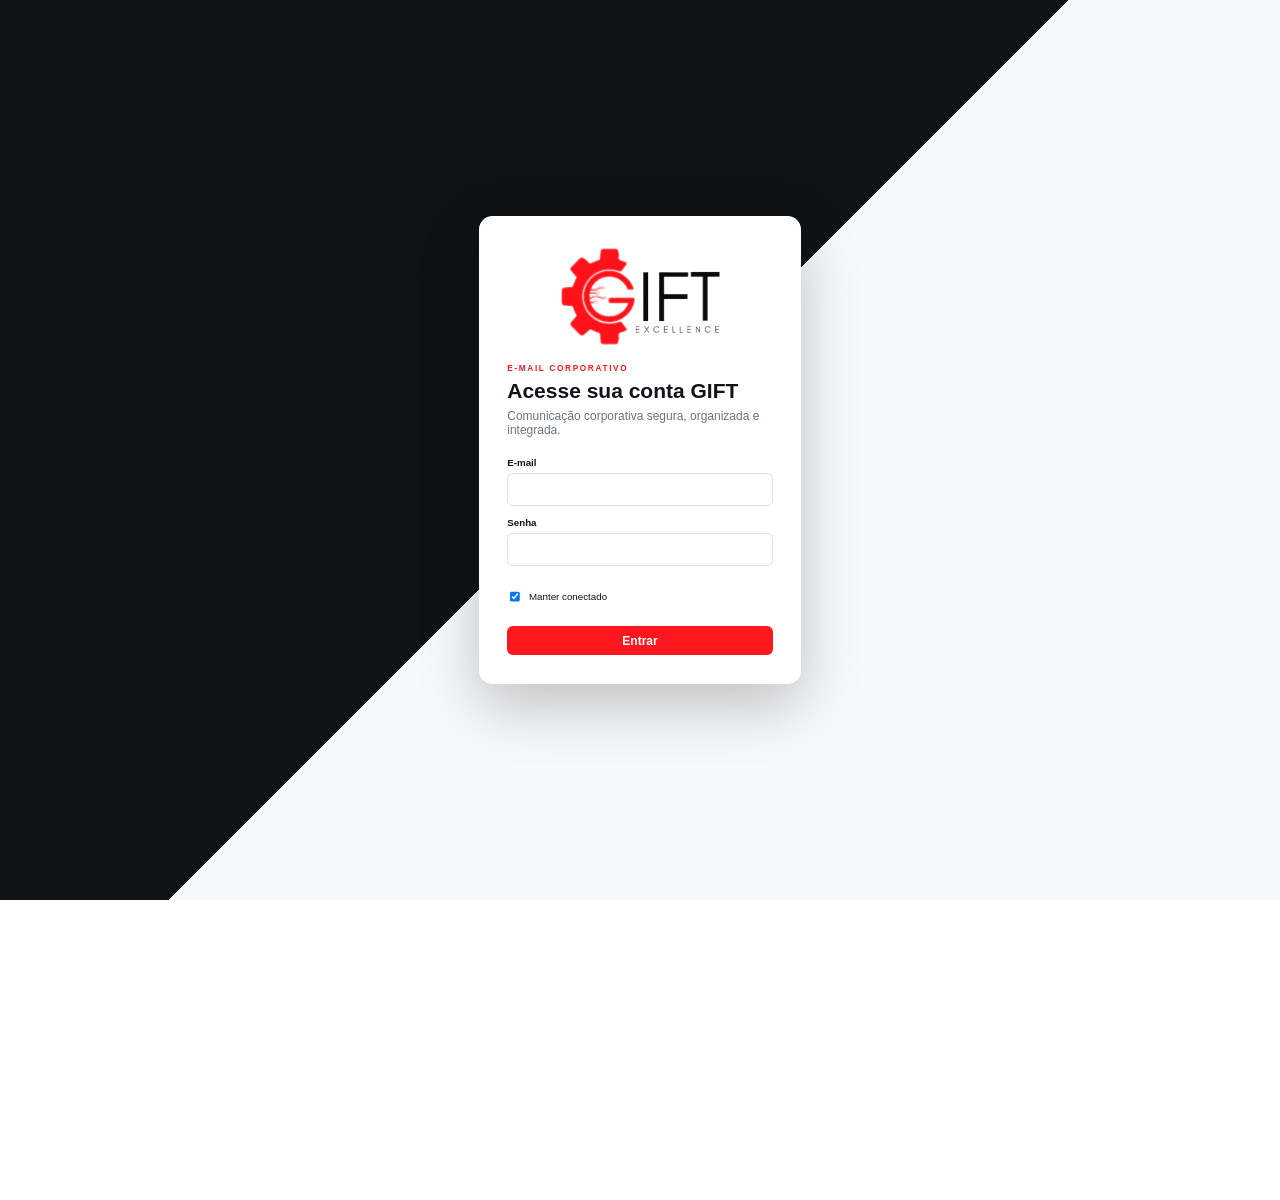
==== commit 557bc84d: "Melhora fluidez, busca, contas e envio do GIFT Mail" ====
--- a/index.html
+++ b/index.html
@@ -55,7 +55,7 @@
       <header class="topbar">
         <button class="mobile-menu" id="mobileMenu" aria-label="Menu">☰</button>
         <span class="mobile-title">GIFT Mail</span>
-        <div class="search-box"><span>⌕</span><input id="searchInput" placeholder="Pesquisar e-mails, remetentes ou assuntos..."><button id="advancedSearchBtn" title="Pesquisa avançada">⌄</button></div>
+        <div class="search-box"><span>⌕</span><input id="searchInput" name="gift-mail-search" autocomplete="off" autocapitalize="off" spellcheck="false" placeholder="Pesquisar e-mails, remetentes ou assuntos..."><button id="advancedSearchBtn" title="Pesquisa avançada">⌄</button></div>
         <div class="top-right">
           <button class="top-icon mobile-search-btn" id="mobileSearchBtn" title="Pesquisar" aria-label="Pesquisar"><span class="mail-icon" data-mail-icon="search"></span></button>
           <button class="top-icon" id="themeBtn" title="Tema"><span class="mail-icon" data-mail-icon="sun"></span></button>
@@ -96,9 +96,9 @@
       </div>
 
       <section id="advancedSearch" class="advanced-search hidden">
-        <input id="searchFrom" placeholder="De">
-        <input id="searchTo" placeholder="Para">
-        <input id="searchSubject" placeholder="Assunto contém">
+        <input id="searchFrom" name="gift-search-from" autocomplete="off" autocapitalize="off" spellcheck="false" placeholder="De">
+        <input id="searchTo" name="gift-search-to" autocomplete="off" autocapitalize="off" spellcheck="false" placeholder="Para">
+        <input id="searchSubject" name="gift-search-subject" autocomplete="off" spellcheck="false" placeholder="Assunto contém">
         <select id="searchHasAttachment"><option value="">Anexo: qualquer</option><option value="yes">Com anexo</option><option value="no">Sem anexo</option></select>
         <button id="applyAdvancedSearch" class="primary">Pesquisar</button>
         <button id="clearAdvancedSearch">Limpar</button>
--- a/styles.css
+++ b/styles.css
@@ -72,7 +72,9 @@
 
 /* responsive */
 @media(max-width:1200px){.app{grid-template-columns:230px 1fr}.mail-grid{grid-template-columns:420px minmax(0,1fr)}.brand img{width:160px}.profile-copy{display:none}.profile-btn{grid-template-columns:40px 18px}.action-group button span{display:none}.compose-window{width:500px}}
-@media(max-width:820px){html,body{overflow:auto}.app{display:block;height:auto;min-height:100vh}.sidebar{position:fixed;left:-280px;top:0;bottom:0;width:264px;z-index:900;transition:.2s}.sidebar.open{left:0}.workspace{height:100vh;grid-template-rows:58px 54px auto minmax(0,1fr)}.mobile-menu{display:block}.topbar{padding:0 10px}.search-box{width:auto;flex:1}.top-icon{display:none}.mail-grid{display:block}.message-list{height:100%}.reader{position:fixed;inset:112px 0 0 0;z-index:500;display:none}.reader.mobile-open{display:block}.reader-actions{display:none}.compose-window{left:2vw;right:2vw;width:96vw;bottom:8px;height:70vh}.settings-layout{grid-template-columns:1fr}.settings-nav{display:flex;overflow:auto;border-right:0;border-bottom:1px solid var(--line)}.settings-nav button{width:auto;white-space:nowrap}.two-col,.rule-builder{grid-template-columns:1fr}}
+
+/* mobile legado removido na V18 */
+
 
 
 
@@ -113,7 +115,9 @@
 .attachment-preview{flex:0 0 auto!important;max-height:52px!important;overflow:auto!important;padding:0 12px!important;background:#fff!important;scrollbar-width:none!important}.attachment-preview::-webkit-scrollbar{display:none!important}
 .compose-foot{flex:0 0 58px!important;height:58px!important;padding:0 16px!important;gap:12px!important;border-top:0!important;background:#fff!important}.send-btn,.send-menu{height:36px!important}.send-btn{padding:0 16px!important;border-radius:6px 0 0 6px!important}.send-menu{width:34px!important;border-radius:0 6px 6px 0!important}.compose-tools{gap:1px!important}.compose-tools button,.compose-tools label{width:31px!important;height:31px!important;font-size:14px!important}
 .dark .compose-window,.dark .compose-to-line,.dark .compose-extra-line,.dark .compose-subject-line,.dark .compose-format-toolbar,.dark .body-editor,.dark .compose-foot,.dark .attachment-preview{background:#10191f!important;color:#f4f7f9!important}.dark .compose-to-line,.dark .compose-extra-line,.dark .compose-subject-line,.dark .compose-format-toolbar{border-color:#2e3a43!important}.dark .compose-to-line input,.dark .compose-extra-line input,.dark .compose-subject-line input,.dark .compose-format-toolbar select,.dark .compose-format-toolbar button{color:#f4f7f9!important}
-@media(max-width:820px){.compose-window{left:2vw!important;right:2vw!important;width:96vw!important;bottom:8px!important;height:70vh!important}.compose-window.max{width:96vw!important;height:92vh!important}}
+
+/* mobile legado removido na V18 */
+
 
 
 /* V11 - popups funcionais e transicoes do compositor */
@@ -269,497 +273,271 @@
 .dark .compose-to-line input::placeholder,
 .dark .compose-subject-line input::placeholder{color:#7f8d96!important}
 
-
-/* ===== V14 — refinamento mobile até 480px ===== */
-@media(max-width:480px){
-  html,body{width:100%;max-width:100%;overflow:hidden!important}
-  .app{width:100%;height:100dvh;min-height:100dvh}
-  .workspace{
-    height:100dvh!important;
-    grid-template-rows:56px 52px auto minmax(0,1fr)!important
-  }
-
-  /* topo */
-  .topbar{
-    height:56px!important;
-    padding:0 8px!important;
-    gap:6px!important
-  }
-  .mobile-menu{
-    display:grid!important;
-    place-items:center;
-    width:38px;height:38px;
-    flex:0 0 38px;
-    border-radius:8px
-  }
-  .mobile-menu:hover{background:var(--soft)}
-  .search-box{
-    height:38px!important;
-    min-width:0!important;
-    width:auto!important;
-    flex:1!important;
-    grid-template-columns:25px minmax(0,1fr) 24px!important;
-    padding:0 7px!important;
-    border-radius:9px!important
-  }
-  .search-box input{font-size:13px!important}
-  .search-box span{font-size:18px!important}
-  .top-right{margin-left:0!important;gap:0!important}
-  .profile-btn{
-    height:56px!important;
-    width:46px!important;
-    grid-template-columns:36px!important;
-    padding:0 4px!important;
-    margin-left:2px!important;
-    border-left:0!important
-  }
-  .profile-avatar{width:36px!important;height:36px!important;font-size:12px!important}
-  .profile-copy,.profile-btn>span:last-child{display:none!important}
-  .profile-menu{
-    position:fixed!important;
-    top:56px!important;
-    right:8px!important;
-    width:min(300px,calc(100vw - 16px))!important
-  }
-
-  /* barra de ações */
-  .actionbar{
-    height:52px!important;
-    padding:0 8px!important;
-    gap:4px!important;
-    overflow-x:auto!important;
-    overflow-y:hidden!important;
-    -webkit-overflow-scrolling:touch;
-    scrollbar-width:none
-  }
-  .actionbar::-webkit-scrollbar{display:none}
-  .action-group{gap:2px!important}
-  .action-group button,.select-control{
-    height:36px!important;
-    min-width:36px!important;
-    padding:0 9px!important;
-    border-right:0!important;
-    border-radius:7px!important;
-    flex:0 0 auto!important
-  }
-  .action-group button:hover{background:var(--soft)!important}
-  .action-group button span:not(.mail-icon){display:none!important}
-  .reader-actions{display:none!important}
-
-  /* abas */
-  .tabs-row{
-    height:44px!important;
-    padding-left:4px!important;
-    overflow-x:auto!important;
-    overflow-y:hidden!important;
-    align-items:stretch!important;
-    scrollbar-width:none
-  }
-  .tabs-row::-webkit-scrollbar{display:none}
-  .tab{
-    height:44px!important;
-    padding:0 13px!important;
-    flex:0 0 auto!important;
-    font-size:12px!important
-  }
-
-  /* lista */
-  .mail-shell{grid-template-rows:44px minmax(0,1fr)!important}
-  .mail-grid{display:block!important;height:100%!important}
-  .message-list{
-    width:100%!important;
-    height:100%!important;
-    border-right:0!important
-  }
-  .message-card{
-    height:auto!important;
-    min-height:76px!important;
-    grid-template-columns:20px 38px minmax(0,1fr) 24px!important;
-    padding:10px 8px 9px 10px!important;
-    gap:8px!important
-  }
-  .message-card input{margin-top:7px!important}
-  .message-card .sender-avatar{
-    width:36px!important;height:36px!important;font-size:11px!important
-  }
-  .sender-line{font-size:12px!important}
-  .sender-line time{font-size:10px!important}
-  .subject-line{font-size:12px!important}
-  .preview-line{
-    font-size:11px!important;
-    max-width:100%!important
-  }
-  .star-btn{font-size:17px!important}
-
-  /* leitor */
-  .reader{
-    position:fixed!important;
-    inset:56px 0 0 0!important;
-    z-index:650!important;
-    display:none!important;
-    width:100%!important;
-    height:calc(100dvh - 56px)!important;
-    padding:0 16px 24px!important;
-    background:var(--panel)!important
-  }
-  .reader.mobile-open{display:block!important}
-  .reader-head{padding:18px 0 14px!important}
-  .reader-title{
-    display:grid!important;
-    grid-template-columns:minmax(0,1fr) auto!important;
-    align-items:start!important;
-    gap:8px!important
-  }
-  .reader-title h1{
-    font-size:20px!important;
-    line-height:1.25!important
-  }
-  .folder-pill{
-    font-size:10px!important;
-    padding:4px 6px!important
-  }
-  .reader-meta{
-    grid-template-columns:38px minmax(0,1fr) auto!important;
-    gap:8px!important;
-    margin-top:16px!important
-  }
-  .reader-meta .sender-avatar{width:36px!important;height:36px!important}
-  .reader-meta strong{font-size:12px!important}
-  .reader-meta small{font-size:10px!important}
-  .reader-meta-actions{gap:4px!important}
-  .reader-meta-actions button{width:30px!important;height:30px!important}
-  .reader-body{
-    padding:18px 0!important;
-    font-size:14px!important;
-    line-height:1.6!important
-  }
-
-    /* compositor */
-  .compose-window{
-    left:6px!important;
-    right:6px!important;
-    bottom:6px!important;
-    width:auto!important;
-    height:min(76dvh,620px)!important;
-    min-height:360px!important;
-    max-height:calc(100dvh - 12px)!important;
-    border-radius:10px!important
-  }
-  .compose-window.max{
-    left:6px!important;
-    right:6px!important;
-    top:6px!important;
-    bottom:6px!important;
-    width:auto!important;
-    height:auto!important;
-    max-height:none!important;
-    transform:none!important
-  }
-  .compose-head{height:42px!important;padding:0 10px!important}
-  .compose-head strong{font-size:13px!important}
-  .compose-to-line,.compose-extra-line,.compose-subject-line{
-    min-height:40px!important;
-    height:auto!important;
-    padding:0 10px!important;
-    grid-template-columns:48px minmax(0,1fr) auto!important
-  }
-  .compose-to-line input,.compose-extra-line input,.compose-subject-line input{font-size:13px!important}
-  .compose-format-toolbar{
-    min-height:40px!important;
-    height:auto!important;
-    overflow-x:auto!important;
-    overflow-y:hidden!important;
-    white-space:nowrap!important;
-    scrollbar-width:none
-  }
-  .compose-format-toolbar::-webkit-scrollbar{display:none}
-  .compose-format-toolbar button,
-  .compose-format-toolbar select{flex:0 0 auto!important}
-  .body-editor{
-    min-height:120px!important;
-    padding:12px!important;
-    font-size:14px!important
-  }
-  .compose-foot{
-    height:54px!important;
-    min-height:54px!important;
-    padding:0 10px!important;
-    gap:6px!important;
-    overflow-x:auto!important;
-    scrollbar-width:none
-  }
-  .compose-foot::-webkit-scrollbar{display:none}
-  .compose-tools{flex:0 0 auto!important}
-  .compose-tools button,.compose-tools label{
-    width:29px!important;height:29px!important
-  }
-  .send-btn{height:34px!important;padding:0 12px!important}
-  .send-menu{height:34px!important;width:30px!important}
-
-  /* configurações */
-  .settings-dialog{
-    width:calc(100vw - 12px)!important;
-    height:calc(100dvh - 12px)!important;
-    max-height:none!important;
-    border-radius:10px!important
-  }
-  .settings-head{
-    padding:14px 16px!important
-  }
-  .settings-head h2{font-size:18px!important}
-  .settings-head p{font-size:11px!important}
-  .settings-layout{
-    grid-template-columns:1fr!important;
-    grid-template-rows:auto minmax(0,1fr)!important
-  }
-  .settings-nav{
-    display:flex!important;
-    gap:4px!important;
-    padding:8px!important;
-    overflow-x:auto!important;
-    overflow-y:hidden!important;
-    border-right:0!important;
-    border-bottom:1px solid var(--line)!important;
-    scrollbar-width:none
-  }
-  .settings-nav::-webkit-scrollbar{display:none}
-  .settings-nav button{
-    width:auto!important;
-    flex:0 0 auto!important;
-    white-space:nowrap!important;
-    padding:9px 10px!important;
-    font-size:12px!important
-  }
-  .settings-content{
-    padding:18px 14px 90px!important
-  }
-  .settings-panel{max-width:none!important}
-  .settings-panel input,
-  .settings-panel textarea,
-  .settings-panel select{font-size:14px!important}
-  .two-col,.rule-builder{grid-template-columns:1fr!important}
-  .settings-footer{
-    position:absolute!important;
-    left:0;right:0;bottom:0;
-    padding:10px 12px!important;
-    background:var(--panel)!important;
-    border-top:1px solid var(--line)!important
-  }
-
-  /* popups */
-  .compose-dialog-overlay{padding:12px!important}
-  .compose-dialog-card{
-    width:100%!important;
-    max-width:360px!important;
-    padding:20px 16px 16px!important
-  }
-  .compose-dialog-actions{
-    display:grid!important;
-    grid-template-columns:1fr!important
-  }
-  .compose-dialog-actions button{width:100%!important}
-
-  /* dark mobile */
-  .dark .reader,
-  .dark .reader.mobile-open,
-  .dark .settings-footer{background:#0f181e!important}
-}
-
-@media(max-width:480px){
-  .mobile-reader-back{
-    position:sticky;top:0;z-index:3;
-    display:inline-flex!important;align-items:center;gap:6px;
-    height:36px;margin:0 0 8px -6px;padding:0 10px;
-    background:var(--panel);color:var(--muted);
-    border-radius:7px;font-size:12px;font-weight:700
-  }
-  .mobile-reader-back:hover{background:var(--soft)}
-  .dark .mobile-reader-back{background:#0f181e!important;color:#9eabb3!important}
-  .dark .mobile-reader-back:hover{background:#18242b!important}
-}
-@media(min-width:481px){.mobile-reader-back{display:none!important}}
-
-
-/* ===== V15 — estabilidade de navegação mobile ===== */
-.mobile-nav-overlay{display:none}
-@media(max-width:820px){
-  .mobile-nav-overlay{
-    display:block;
-    position:fixed;
-    inset:0;
-    z-index:850;
-    background:rgba(7,12,16,.46);
-    backdrop-filter:blur(2px);
-  }
-  .mobile-nav-overlay.hidden{display:none!important}
-  body.mobile-nav-open{overflow:hidden!important}
-  .sidebar{z-index:900!important}
-
-  /* mantém troca de tema acessível no mobile */
-  #themeBtn{
-    display:grid!important;
-    place-items:center;
-    width:38px!important;
-    height:38px!important;
-    flex:0 0 38px!important
-  }
-
-  /* botão voltar disponível em todo o modo mobile/tablet */
-  .mobile-reader-back{
-    position:sticky!important;
-    top:0!important;
-    z-index:4!important;
-    display:inline-flex!important;
-    align-items:center!important;
-    gap:6px!important;
-    height:36px!important;
-    margin:0 0 8px -6px!important;
-    padding:0 10px!important;
-    border-radius:7px!important;
-    background:var(--panel)!important;
-    color:var(--muted)!important;
-    font-size:12px!important;
-    font-weight:700!important
-  }
-  .mobile-reader-back:hover{background:var(--soft)!important}
-  .dark .mobile-reader-back{background:#0f181e!important;color:#9eabb3!important}
-  .dark .mobile-reader-back:hover{background:#18242b!important}
-}
-@media(min-width:821px){
-  .mobile-reader-back{display:none!important}
-  .mobile-nav-overlay{display:none!important}
-}
-
-/* Configurações: footer continua como linha do diálogo, sem cobrir campos */
-@media(max-width:480px){
-  .settings-footer{
-    position:static!important;
-    left:auto!important;right:auto!important;bottom:auto!important;
-    z-index:auto!important
-  }
-  .settings-content{padding-bottom:24px!important}
-}
-
-
-/* ===== V15.1 — pull-to-refresh mobile ===== */
-.pull-refresh-indicator{
-  --pull:0px;
-  position:fixed;
-  left:50%;
-  top:calc(-48px + min(var(--pull),54px));
-  transform:translateX(-50%);
-  z-index:1200;
-  height:38px;
-  padding:0 13px;
-  border-radius:20px;
-  background:#fff;
-  border:1px solid #e1e6e9;
-  box-shadow:0 8px 24px rgba(0,0,0,.16);
-  display:none;
-  align-items:center;
-  gap:8px;
-  color:#4f5a62;
-  font-size:12px;
-  font-weight:700;
-  pointer-events:none;
-  transition:top .14s ease,opacity .14s ease;
-  opacity:0
-}
-.pull-refresh-indicator.visible{
-  display:flex;
-  opacity:1
-}
-.pull-refresh-indicator.ready{color:#161b1f}
-.pull-refresh-spinner{
-  width:16px;
-  height:16px;
-  border:2px solid #cfd6da;
-  border-top-color:#ff171f;
-  border-radius:50%;
-  transform:rotate(0deg)
-}
-.pull-refresh-indicator.refreshing .pull-refresh-spinner{
-  animation:giftPullSpin .75s linear infinite
-}
-@keyframes giftPullSpin{to{transform:rotate(360deg)}}
-.dark .pull-refresh-indicator{
-  background:#162129;
-  border-color:#33414a;
-  color:#c8d1d7;
-  box-shadow:0 8px 28px rgba(0,0,0,.36)
-}
-@media(min-width:821px){
-  .pull-refresh-indicator{display:none!important}
-}
-
-
-/* ===== V15.2 — perfil mobile + dark controls + Arial ===== */
-html,body,button,input,select,textarea{
-  font-family:Arial,Helvetica,sans-serif!important
-}
-
-/* Perfil sempre clicável e acima das camadas móveis */
-.top-right,.profile-wrap,.profile-btn{pointer-events:auto!important}
-.profile-wrap{z-index:1350!important}
-.profile-btn{position:relative!important;z-index:1351!important}
-.profile-menu{z-index:1400!important}
-
-@media(max-width:820px){
-  .topbar{overflow:visible!important;position:relative!important;z-index:1300!important}
-  .top-right{position:relative!important;z-index:1350!important}
-  .profile-wrap{
-    position:relative!important;
-    z-index:1400!important;
-    flex:0 0 auto!important
-  }
-  .profile-btn{
-    display:grid!important;
-    pointer-events:auto!important;
-    touch-action:manipulation!important
-  }
-  .profile-menu{
-    position:fixed!important;
-    top:56px!important;
-    right:8px!important;
-    width:min(300px,calc(100vw - 16px))!important;
-    max-height:calc(100dvh - 68px)!important;
-    overflow:auto!important;
-    z-index:1700!important
-  }
-}
-
-/* Dark mode: botões e controles secundários deixam de ficar claros */
-.dark .settings-footer{
-  background:#111b21!important;
-  border-top-color:#2d3a43!important
-}
+/* ===== V18 — base final desktop/mobile limpa ===== */
+html,body,button,input,select,textarea{font-family:Arial,Helvetica,sans-serif!important}
+.mobile-title,.mobile-search-btn,.mobile-compose-fab,.mobile-nav-overlay{display:none}
+.mobile-reader-back{display:none!important}
+
+/* Dark mode consolidado para controles */
+.dark .settings-footer{background:#111b21!important;border-top-color:#2d3a43!important}
 .dark .settings-footer>button:first-child,
 .dark #cancelSettings,
 .dark .settings-panel button:not(.primary),
 .dark .signature-upload-btn,
 .dark .signature-image-actions button{
-  background:#1a272f!important;
-  color:#dce4e9!important;
-  border-color:#34434d!important
-}
-.dark .settings-footer>button:first-child:hover,
-.dark #cancelSettings:hover,
-.dark .settings-panel button:not(.primary):hover,
-.dark .signature-upload-btn:hover,
-.dark .signature-image-actions button:hover{
-  background:#22313a!important
+  background:#1a272f!important;color:#dce4e9!important;border-color:#34434d!important
 }
 .dark .settings-footer .primary,
-.dark #saveSettingsBtn{
-  background:#ff171f!important;
-  color:#fff!important;
-  border-color:#ff171f!important
-}
-.dark button:disabled{
-  opacity:.55!important
-}
-.dark input,
-.dark select,
-.dark textarea{
-  color-scheme:dark
-}
+.dark #saveSettingsBtn{background:#ff171f!important;color:#fff!important;border-color:#ff171f!important}
+.dark input,.dark select,.dark textarea{color-scheme:dark}
+
+/* Conteúdo de e-mail sempre confinado */
+.reader{position:relative!important}
+.reader-body{
+  position:relative!important;
+  isolation:isolate!important;
+  contain:layout paint!important;
+  overflow-x:auto!important;
+  max-width:100%!important
+}
+.reader-body>*{max-width:100%!important}
+.reader-body img{max-width:100%!important;height:auto!important}
+
+/* Pull-to-refresh */
+.pull-refresh-indicator{
+  --pull:0px;position:fixed;left:50%;top:calc(-48px + min(var(--pull),54px));
+  transform:translateX(-50%);z-index:2600;height:38px;padding:0 13px;border-radius:20px;
+  background:#fff;border:1px solid #e1e6e9;box-shadow:0 8px 24px rgba(0,0,0,.16);
+  display:none;align-items:center;gap:8px;color:#4f5a62;font-size:12px;font-weight:700;
+  pointer-events:none;transition:top .14s ease,opacity .14s ease;opacity:0
+}
+.pull-refresh-indicator.visible{display:flex;opacity:1}
+.pull-refresh-spinner{width:16px;height:16px;border:2px solid #cfd6da;border-top-color:#ff171f;border-radius:50%}
+.pull-refresh-indicator.refreshing .pull-refresh-spinner{animation:giftPullSpin .75s linear infinite}
+@keyframes giftPullSpin{to{transform:rotate(360deg)}}
+.dark .pull-refresh-indicator{background:#162129;border-color:#33414a;color:#c8d1d7}
+
+/* Desktop mantido visualmente em 75% */
+@media(min-width:821px){
+  html{overflow:hidden!important;background:var(--panel,#fff)!important}
+  body{
+    zoom:.75;width:133.333333vw!important;height:133.333333vh!important;
+    min-width:133.333333vw!important;min-height:133.333333vh!important;overflow:hidden!important
+  }
+  .app,.login-shell{width:100%!important;height:133.333333vh!important;min-height:133.333333vh!important}
+  .topbar{position:relative!important;z-index:60!important}
+  .actionbar{position:relative!important;z-index:50!important}
+  .tabs-row{position:relative!important;z-index:40!important}
+  .mail-shell{position:relative!important;z-index:1!important}
+  .pull-refresh-indicator{display:none!important}
+}
+
+/* Mobile definitivo */
+@media(max-width:820px){
+  html,body{width:100%!important;height:100%!important;min-height:100%!important;overflow:hidden!important}
+  body{zoom:1!important;min-width:0!important;min-height:0!important;background:var(--panel,#fff)!important}
+  .app{position:relative!important;display:block!important;width:100%!important;height:100dvh!important;min-height:100dvh!important;overflow:hidden!important}
+  .workspace{
+    position:relative!important;display:flex!important;flex-direction:column!important;
+    width:100%!important;height:100dvh!important;min-height:0!important;overflow:hidden!important
+  }
+
+  /* Topo */
+  .topbar{
+    position:relative!important;z-index:1300!important;flex:0 0 56px!important;width:100%!important;
+    height:56px!important;min-height:56px!important;display:flex!important;align-items:center!important;
+    gap:6px!important;padding:0 8px!important;box-sizing:border-box!important;overflow:visible!important;
+    background:var(--panel,#fff)!important;border-bottom:1px solid var(--line)!important;
+    transform:translateY(0);opacity:1;
+    transition:transform .22s ease,opacity .22s ease,height .22s ease,min-height .22s ease,flex-basis .22s ease
+  }
+  body.mobile-header-hidden .topbar{
+    transform:translateY(-100%)!important;opacity:0!important;height:0!important;min-height:0!important;
+    flex-basis:0!important;border-bottom-width:0!important;pointer-events:none!important
+  }
+  .mobile-menu{display:grid!important;place-items:center!important;width:38px!important;height:38px!important;flex:0 0 38px!important;border-radius:9px!important;font-size:20px!important}
+  .mobile-title{display:block!important;flex:1 1 auto!important;min-width:0!important;font-size:16px!important;font-weight:700!important;white-space:nowrap!important;overflow:hidden!important;text-overflow:ellipsis!important}
+  .top-right{margin-left:auto!important;display:flex!important;align-items:center!important;gap:2px!important;flex:0 0 auto!important;z-index:1400!important}
+  .mobile-search-btn{display:grid!important;place-items:center!important;width:38px!important;height:38px!important}
+  #themeBtn,#settingsBtn{display:none!important}
+  .profile-wrap{position:relative!important;z-index:1450!important}
+  .profile-btn{width:42px!important;height:42px!important;padding:0!important;margin:0!important;display:grid!important;place-items:center!important;grid-template-columns:42px!important;border:0!important}
+  .profile-avatar{width:36px!important;height:36px!important}
+  .profile-copy,.profile-btn>span:last-child{display:none!important}
+  .profile-menu{
+    position:fixed!important;top:56px!important;right:8px!important;width:min(300px,calc(100vw - 16px))!important;
+    max-height:calc(100dvh - 68px)!important;overflow:auto!important;z-index:2100!important
+  }
+
+  /* Busca */
+  .search-box{display:none!important}
+  body.mobile-search-open .mobile-title{display:none!important}
+  body.mobile-search-open .search-box{
+    display:grid!important;position:absolute!important;left:50px!important;right:54px!important;top:9px!important;
+    width:auto!important;height:38px!important;grid-template-columns:25px minmax(0,1fr) 24px!important;
+    padding:0 8px!important;border-radius:10px!important;background:var(--soft)!important;z-index:1500!important
+  }
+
+  /* Barra desktop fora do fluxo */
+  .actionbar{display:none!important}
+
+  /* Filtros + lista */
+  .mail-shell{flex:1 1 auto!important;display:flex!important;flex-direction:column!important;min-height:0!important;height:auto!important;overflow:hidden!important}
+  .tabs-row{
+    flex:0 0 42px!important;height:42px!important;min-height:42px!important;display:flex!important;
+    align-items:center!important;gap:6px!important;padding:4px 8px!important;box-sizing:border-box!important;
+    overflow-x:auto!important;overflow-y:hidden!important;border-bottom:1px solid var(--line)!important;scrollbar-width:none!important
+  }
+  .tabs-row::-webkit-scrollbar{display:none}
+  .tabs-row>span{display:none!important}
+  .tab{flex:0 0 auto!important;position:static!important;height:32px!important;padding:0 12px!important;border-radius:16px!important;background:var(--soft)!important;color:var(--muted)!important;font-size:12px!important;font-weight:700!important}
+  .tab.active{background:#1d2a31!important;color:#fff!important}
+  .tab.active:after{display:none!important}
+  .mail-grid{flex:1 1 auto!important;display:block!important;min-height:0!important;height:auto!important;overflow:hidden!important}
+  .message-list{
+    width:100%!important;height:100%!important;min-height:0!important;overflow-y:auto!important;overflow-x:hidden!important;
+    -webkit-overflow-scrolling:touch!important;border-right:0!important;background:var(--panel,#fff)!important
+  }
+  .message-card{
+    width:100%!important;min-height:72px!important;height:auto!important;display:grid!important;
+    grid-template-columns:20px 38px minmax(0,1fr) 24px!important;gap:8px!important;
+    padding:9px 8px 8px 10px!important;box-sizing:border-box!important
+  }
+  .message-card .sender-avatar{width:36px!important;height:36px!important;font-size:11px!important}
+  .sender-line{font-size:12px!important}.sender-line time{font-size:10px!important}
+  .subject-line{font-size:12px!important}.preview-line{font-size:11px!important;max-width:100%!important}
+
+  /* Leitor */
+  .reader{
+    position:fixed!important;inset:0!important;z-index:1900!important;display:none!important;
+    width:100%!important;height:100dvh!important;min-height:0!important;overflow-y:auto!important;overflow-x:hidden!important;
+    -webkit-overflow-scrolling:touch!important;padding:0 16px 24px!important;box-sizing:border-box!important;background:var(--panel,#fff)!important
+  }
+  .reader.mobile-open{display:block!important}
+  .mobile-reader-back{
+    position:sticky!important;top:0!important;z-index:4!important;display:inline-flex!important;align-items:center!important;
+    height:42px!important;margin:0 0 8px -6px!important;padding:0 10px!important;background:var(--panel,#fff)!important;
+    color:var(--muted)!important;font-size:12px!important;font-weight:700!important
+  }
+  .reader-head{padding:10px 0 14px!important}
+  .reader-title{display:grid!important;grid-template-columns:minmax(0,1fr) auto!important;gap:8px!important;align-items:start!important}
+  .reader-title h1{font-size:20px!important;line-height:1.25!important}
+  .reader-meta{grid-template-columns:38px minmax(0,1fr) auto!important;gap:8px!important;margin-top:16px!important}
+  .reader-meta .sender-avatar{width:36px!important;height:36px!important}
+  .reader-body{padding:18px 0!important;font-size:14px!important;line-height:1.6!important}
+
+  /* Sidebar */
+  .sidebar{
+    position:fixed!important;left:-280px!important;top:0!important;bottom:0!important;width:264px!important;
+    height:100dvh!important;z-index:2300!important;transition:left .2s ease!important
+  }
+  .sidebar.open{left:0!important}
+  .mobile-nav-overlay{display:block;position:fixed!important;inset:0!important;z-index:2200!important;background:rgba(7,12,16,.46)!important}
+  .mobile-nav-overlay.hidden{display:none!important}
+
+  /* Escrever */
+  .mobile-compose-fab{
+    position:fixed!important;right:14px!important;bottom:max(14px,env(safe-area-inset-bottom))!important;z-index:1600!important;
+    height:46px!important;padding:0 14px!important;display:flex!important;align-items:center!important;gap:8px!important;
+    border-radius:15px!important;background:#ff171f!important;color:#fff!important;box-shadow:0 10px 28px rgba(0,0,0,.24)!important;
+    font-size:13px!important;font-weight:700!important
+  }
+  body.mobile-reader-open .mobile-compose-fab,
+  body.mobile-nav-open .mobile-compose-fab,
+  body.mobile-selection-active .mobile-compose-fab,
+  body.settings-open .mobile-compose-fab{display:none!important}
+
+  /* Ações ao selecionar */
+  body.mobile-selection-active .actionbar{
+    display:flex!important;position:fixed!important;left:12px!important;right:12px!important;
+    bottom:max(16px,env(safe-area-inset-bottom))!important;z-index:2000!important;height:52px!important;
+    padding:6px!important;border:1px solid var(--line)!important;border-radius:14px!important;
+    background:var(--panel,#fff)!important;box-shadow:0 12px 34px rgba(0,0,0,.22)!important;overflow-x:auto!important
+  }
+  body.mobile-selection-active .reader-actions{display:none!important}
+  body.mobile-selection-active .action-group button,
+  body.mobile-selection-active .select-control{
+    width:38px!important;min-width:38px!important;height:38px!important;padding:0!important;display:grid!important;place-items:center!important;border:0!important
+  }
+  body.mobile-selection-active .action-group button span:not(.mail-icon),
+  body.mobile-selection-active .select-control span{display:none!important}
+
+  /* Configurações fullscreen */
+  #settingsModal.modal{
+    position:fixed!important;inset:0!important;width:100vw!important;height:100dvh!important;padding:0!important;margin:0!important;
+    z-index:3000!important;place-items:stretch!important;background:var(--panel,#fff)!important;overflow:hidden!important
+  }
+  #settingsModal .settings-dialog{
+    width:100vw!important;max-width:none!important;height:100dvh!important;max-height:none!important;min-height:0!important;margin:0!important;
+    border:0!important;border-radius:0!important;box-shadow:none!important;display:grid!important;
+    grid-template-rows:auto minmax(0,1fr) auto!important;overflow:hidden!important;background:var(--panel,#fff)!important
+  }
+  #settingsModal .settings-head{
+    min-height:62px!important;padding:14px 16px 12px!important;padding-top:max(14px,env(safe-area-inset-top))!important;
+    background:var(--panel,#fff)!important;border-bottom:1px solid var(--line)!important;align-items:center!important
+  }
+  #settingsModal .settings-head h2{margin:0 0 3px!important;font-size:18px!important}
+  #settingsModal .settings-head p{margin:0!important;font-size:11px!important;max-width:calc(100vw - 70px)!important}
+  #settingsModal .settings-layout{
+    min-height:0!important;height:100%!important;display:grid!important;grid-template-rows:50px minmax(0,1fr)!important;
+    grid-template-columns:1fr!important;overflow:hidden!important
+  }
+  #settingsModal .settings-nav{
+    width:100%!important;height:50px!important;display:flex!important;align-items:center!important;gap:5px!important;
+    padding:7px 10px!important;overflow-x:auto!important;overflow-y:hidden!important;border-right:0!important;
+    border-bottom:1px solid var(--line)!important;box-sizing:border-box!important;scrollbar-width:none!important
+  }
+  #settingsModal .settings-nav::-webkit-scrollbar{display:none}
+  #settingsModal .settings-nav button{
+    width:auto!important;min-width:max-content!important;height:36px!important;flex:0 0 auto!important;
+    padding:0 12px!important;border-radius:10px!important;white-space:nowrap!important;font-size:12px!important
+  }
+  #settingsModal .settings-content{
+    min-width:0!important;min-height:0!important;width:100%!important;height:100%!important;overflow-y:auto!important;overflow-x:hidden!important;
+    -webkit-overflow-scrolling:touch!important;padding:20px 16px 28px!important;box-sizing:border-box!important;background:var(--panel,#fff)!important
+  }
+  #settingsModal .settings-panel{width:100%!important;max-width:none!important}
+  #settingsModal .two-col,#settingsModal .rule-builder{grid-template-columns:1fr!important}
+  #settingsModal .settings-footer{
+    position:relative!important;z-index:4!important;min-height:66px!important;display:grid!important;
+    grid-template-columns:1fr 1fr!important;gap:10px!important;padding:10px 14px!important;
+    padding-bottom:max(10px,env(safe-area-inset-bottom))!important;border-top:1px solid var(--line)!important;
+    background:var(--panel,#fff)!important;box-sizing:border-box!important
+  }
+  #settingsModal .settings-footer button{width:100%!important;height:44px!important;margin:0!important}
+
+  /* Compositor mobile */
+  .compose-window{
+    position:fixed!important;left:6px!important;right:6px!important;top:6px!important;bottom:6px!important;
+    width:auto!important;height:auto!important;max-height:none!important;min-height:0!important;z-index:2800!important;
+    border-radius:10px!important
+  }
+  .compose-window.min{top:auto!important;height:42px!important;bottom:max(6px,env(safe-area-inset-bottom))!important}
+  .compose-window.max{left:6px!important;right:6px!important;top:6px!important;bottom:6px!important;width:auto!important;height:auto!important;transform:none!important}
+  .compose-format-toolbar{overflow-x:auto!important;overflow-y:hidden!important;white-space:nowrap!important}
+  .compose-foot{padding-bottom:env(safe-area-inset-bottom)!important}
+
+  /* Dark */
+  .dark .topbar,.dark .tabs-row,.dark .message-list,.dark .reader,
+  .dark #settingsModal.modal,.dark #settingsModal .settings-dialog,.dark #settingsModal .settings-head,
+  .dark #settingsModal .settings-content,.dark #settingsModal .settings-footer{background:#0f181e!important}
+  .dark #settingsModal .settings-nav{background:#0d161b!important}
+  .dark .tab{background:#172229!important;color:#aeb8bf!important}
+  .dark .tab.active{background:#eef2f4!important;color:#11181d!important}
+}
+
+
+/* ===== V18.1 — confirmações sempre acima de tudo ===== */
+.compose-dialog-overlay{
+  z-index:5000!important;
+}
+.compose-dialog-card{
+  position:relative!important;
+  z-index:5001!important;
+}
+
+
+/* ===== V18.3 — fluidez e estados operacionais ===== */
+.message-list.is-loading{opacity:.62;cursor:progress;transition:opacity .12s ease}
+.message-list.is-loading .message-card{pointer-events:none}
+.send-btn:disabled,.send-menu:disabled,.compose-tools button:disabled{opacity:.55!important;cursor:wait!important;pointer-events:none!important}
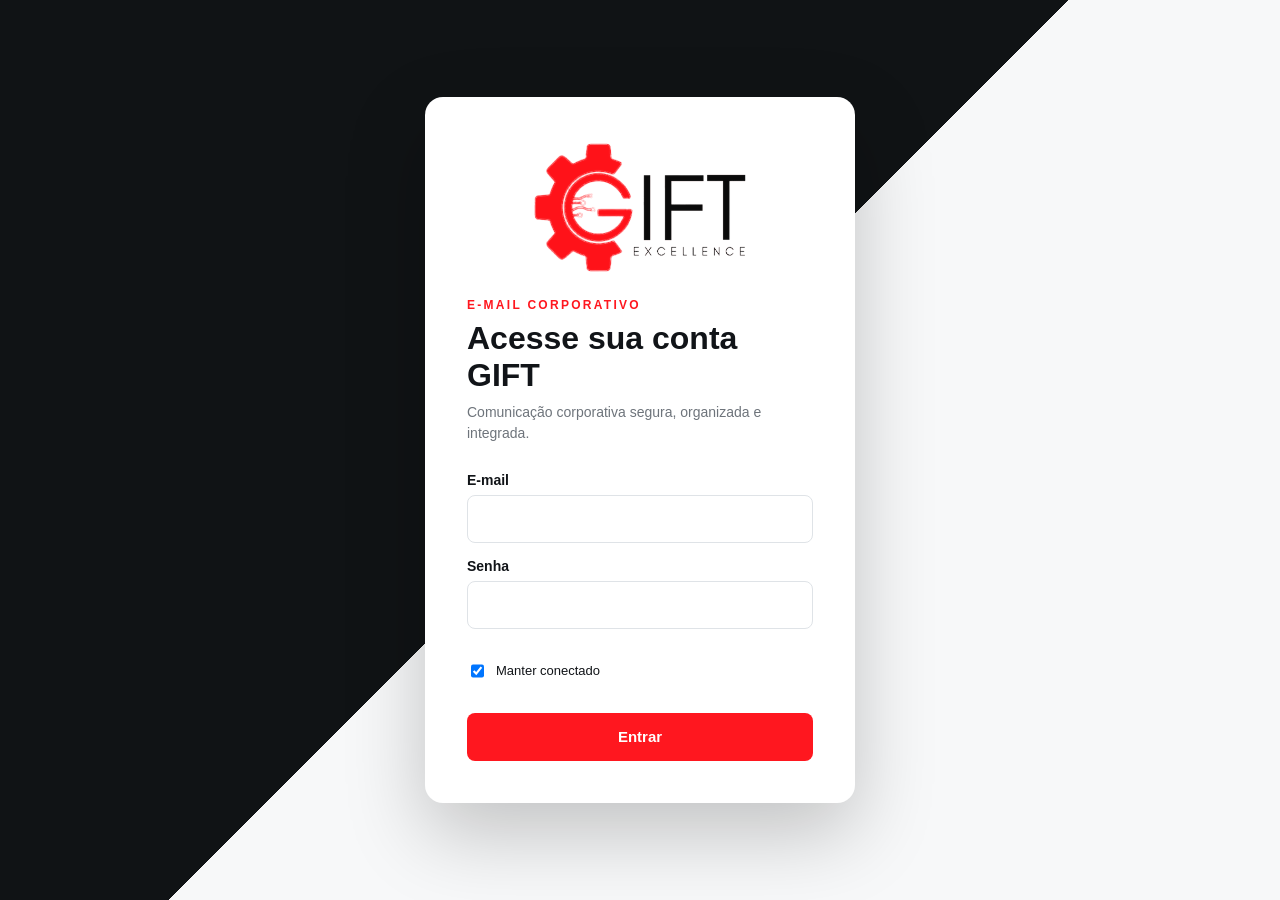
==== commit ee87ef8c: "V20: sino, busca por data e administração" ====
--- a/index.html
+++ b/index.html
@@ -5,6 +5,9 @@
   <meta name="viewport" content="width=device-width, initial-scale=1.0" />
   <title>GIFT Mail</title>
   <link rel="icon" href="assets/gift-logo.png" />
+  <link rel="preconnect" href="https://fonts.googleapis.com">
+  <link rel="preconnect" href="https://fonts.gstatic.com" crossorigin>
+  <link href="https://fonts.googleapis.com/css2?family=Manrope:wght@400;500;600;700;800&display=swap" rel="stylesheet">
   <link rel="stylesheet" href="styles.css" />
 </head>
 <body>
@@ -55,9 +58,19 @@
       <header class="topbar">
         <button class="mobile-menu" id="mobileMenu" aria-label="Menu">☰</button>
         <span class="mobile-title">GIFT Mail</span>
-        <div class="search-box"><span>⌕</span><input id="searchInput" name="gift-mail-search" autocomplete="off" autocapitalize="off" spellcheck="false" placeholder="Pesquisar e-mails, remetentes ou assuntos..."><button id="advancedSearchBtn" title="Pesquisa avançada">⌄</button></div>
+        <div class="search-box"><span>⌕</span><input id="searchInput" type="search" name="gift-mail-search" autocomplete="off" autocapitalize="off" spellcheck="false" readonly data-lpignore="true" data-1p-ignore="true" aria-autocomplete="none" placeholder="Pesquisar e-mails, remetentes ou assuntos..."><button id="advancedSearchBtn" title="Pesquisa avançada">⌄</button></div>
         <div class="top-right">
           <button class="top-icon mobile-search-btn" id="mobileSearchBtn" title="Pesquisar" aria-label="Pesquisar"><span class="mail-icon" data-mail-icon="search"></span></button>
+          <button class="top-icon mobile-refresh-btn" id="mobileRefreshBtn" title="Atualizar" aria-label="Atualizar"><span class="mail-icon" data-mail-icon="refresh"></span></button>
+          <div class="notification-wrap">
+            <button class="top-icon notification-btn" id="notificationBtn" title="Notificações" aria-label="Notificações">
+              <span class="mail-icon" data-mail-icon="bell"></span><span id="notificationBadge" class="notification-badge hidden">0</span>
+            </button>
+            <div id="notificationPanel" class="notification-panel hidden">
+              <div class="notification-head"><div><strong>Notificações</strong><small>Novas mensagens e alertas da conta</small></div><button id="markNotificationsRead">Marcar como lidas</button></div>
+              <div id="notificationList" class="notification-list"><div class="notification-empty">Nenhuma notificação nova.</div></div>
+            </div>
+          </div>
           <button class="top-icon" id="themeBtn" title="Tema"><span class="mail-icon" data-mail-icon="sun"></span></button>
           <button class="top-icon" id="settingsBtn" title="Configurações"><span class="mail-icon" data-mail-icon="settings"></span></button>
           <div class="profile-wrap">
@@ -80,6 +93,7 @@
       <div class="actionbar">
         <div class="action-group left-actions">
           <label class="select-control"><input type="checkbox" id="selectAll"> <span>Selecionar</span></label>
+          <button id="refreshBtn" title="Atualizar caixa"><span class="mail-icon" data-mail-icon="refresh"></span><span>Atualizar</span></button>
           <button id="deleteBtn"><span class="mail-icon" data-mail-icon="trash"></span><span>Excluir</span></button><button id="emptyTrashActionBtn" class="hidden danger-action"><span class="mail-icon" data-mail-icon="trashSweep"></span><span>Esvaziar lixeira</span></button>
           <button id="spamBtn"><span class="mail-icon" data-mail-icon="spam"></span><span>Spam</span></button>
           <button id="archiveBtn"><span class="mail-icon" data-mail-icon="archive"></span><span>Arquivar</span></button>
@@ -100,6 +114,8 @@
         <input id="searchTo" name="gift-search-to" autocomplete="off" autocapitalize="off" spellcheck="false" placeholder="Para">
         <input id="searchSubject" name="gift-search-subject" autocomplete="off" spellcheck="false" placeholder="Assunto contém">
         <select id="searchHasAttachment"><option value="">Anexo: qualquer</option><option value="yes">Com anexo</option><option value="no">Sem anexo</option></select>
+        <input id="searchStartDate" type="date" title="Data inicial">
+        <input id="searchEndDate" type="date" title="Data final">
         <button id="applyAdvancedSearch" class="primary">Pesquisar</button>
         <button id="clearAdvancedSearch">Limpar</button>
       </section>
@@ -112,6 +128,7 @@
           <span id="folderLabel">Caixa de Entrada</span>
         </div>
         <div class="mail-grid">
+          <div id="listRefreshStatus" class="list-refresh-status hidden" role="status" aria-live="polite"><span class="list-refresh-spinner"></span><strong>Atualizando...</strong></div>
           <div class="message-list" id="messageList"></div>
           <article class="reader" id="readerPane">
             <div class="empty-reader"><div class="mail-illustration">✉</div><h2>Selecione uma mensagem</h2><p>O conteúdo do e-mail aparecerá aqui.</p></div>
@@ -144,7 +161,7 @@
       <input id="subjectField" aria-label="Assunto" placeholder="Assunto" autocomplete="off">
     </div>
     <div class="editor-toolbar compose-format-toolbar" aria-label="Formatação da mensagem">
-      <select id="fontFamily" aria-label="Fonte"><option>Inter</option><option>Arial</option><option>Georgia</option><option>Verdana</option></select>
+      <select id="fontFamily" aria-label="Fonte"><option>Manrope</option><option>Arial</option><option>Georgia</option><option>Verdana</option></select>
       <select id="fontSize" aria-label="Tamanho"><option value="14">14</option><option value="12">12</option><option value="16">16</option><option value="18">18</option></select>
       <button type="button" data-cmd="bold" title="Negrito"><b>B</b></button>
       <button type="button" data-cmd="italic" title="Itálico"><i>I</i></button>
@@ -194,6 +211,20 @@
       <div class="compose-dialog-actions">
         <button id="actionDialogCancel" type="button" class="compose-dialog-cancel">Cancelar</button>
         <button id="actionDialogConfirm" type="button" class="compose-dialog-primary">Confirmar</button>
+      </div>
+    </div>
+  </div>
+
+
+  <div id="inputDialog" class="compose-dialog-overlay hidden" role="dialog" aria-modal="true" aria-labelledby="inputDialogTitle">
+    <div class="compose-dialog-card input-dialog-card">
+      <div class="compose-dialog-icon"><span class="mail-icon" data-mail-icon="edit"></span></div>
+      <h3 id="inputDialogTitle">Informação</h3>
+      <p id="inputDialogText"></p>
+      <input id="inputDialogField" class="input-dialog-field" autocomplete="off">
+      <div class="compose-dialog-actions">
+        <button id="inputDialogCancel" type="button" class="compose-dialog-cancel">Cancelar</button>
+        <button id="inputDialogConfirm" type="button" class="compose-dialog-primary">Confirmar</button>
       </div>
     </div>
   </div>
@@ -212,6 +243,8 @@
           <button data-tab="vacation">Resposta automática</button>
           <button data-tab="blocked">Remetentes bloqueados</button>
           <button data-tab="security">Segurança</button>
+          <button data-tab="sessions">Sessões</button>
+          <button id="adminSettingsTab" class="hidden" data-tab="admin">Administração</button>
           <button data-tab="notifications">Notificações</button>
           <button data-tab="appearance">Aparência</button>
           <button data-tab="storage">Armazenamento</button>
@@ -264,6 +297,7 @@
           </section>
           <section class="settings-panel" data-panel="aliases">
             <h3>Aliases e remetentes</h3>
+            <p class="hint">O cadastro aqui organiza os aliases do perfil. Para receber mensagens, o endereço também precisa existir no Cloudflare Email Routing.</p>
             <div class="inline-add"><input id="aliasInput" placeholder="ex.: financeiro@giftexcellence.com.br"><button id="addAliasBtn">Adicionar</button></div>
             <div id="aliasList" class="chip-list"></div>
           </section>
@@ -287,12 +321,34 @@
           </section>
           <section class="settings-panel" data-panel="security">
             <h3>Segurança</h3>
-            <label class="check-line"><input id="twoFactor" type="checkbox"> Autenticação em duas etapas</label>
-            <label class="check-line"><input id="suspiciousLogin" type="checkbox" checked> Alertar sobre novos logins</label>
+            <p class="hint">Sessões podem ser encerradas pelo GIFT Mail. 2FA e alertas de novos logins exigem uma segunda etapa de autenticação e ainda não estão ativados.</p>
+            
+            <label class="check-line"><input id="suspiciousLogin" type="checkbox" checked disabled> Alertar sobre novos logins</label>
             <label class="check-line"><input id="externalImages" type="checkbox"> Carregar imagens externas automaticamente</label>
             <h4>Sessões ativas</h4>
             <div class="session-card"><div><strong>Este dispositivo</strong><small>Windows · Navegador atual</small></div><span class="online">Ativa agora</span></div>
             <button id="logoutOtherSessions">Encerrar outras sessões</button>
+          </section>
+          <section class="settings-panel" data-panel="sessions">
+            <h3>Sessões ativas</h3>
+            <p class="hint">Veja os dispositivos com sessão válida nesta conta. Você pode encerrar todas as outras sessões de uma vez.</p>
+            <div id="sessionsList" class="sessions-list"></div>
+            <button id="sessionsLogoutOthers" type="button">Encerrar outras sessões</button>
+          </section>
+          <section class="settings-panel" data-panel="admin">
+            <h3>Administração</h3>
+            <p class="hint">Gerencie contas corporativas, senhas temporárias e consulte eventos recentes do sistema.</p>
+            <div class="admin-create">
+              <input id="adminNewName" placeholder="Nome / setor">
+              <input id="adminNewEmail" type="email" placeholder="usuario@giftexcellence.com.br">
+              <input id="adminNewPassword" type="password" placeholder="Senha temporária">
+              <select id="adminNewRole"><option value="user">Usuário</option><option value="admin">Administrador</option></select>
+              <button id="adminCreateUser" class="primary" type="button">Criar conta</button>
+            </div>
+            <div class="settings-subhead"><strong>Contas</strong><button id="adminRefreshUsers" type="button">Atualizar</button></div>
+            <div id="adminUsersList" class="admin-users-list"></div>
+            <div class="settings-subhead"><strong>Auditoria recente</strong></div>
+            <div id="adminAuditList" class="admin-audit-list"></div>
           </section>
           <section class="settings-panel" data-panel="notifications">
             <h3>Notificações</h3>
--- a/styles.css
+++ b/styles.css
@@ -274,7 +274,7 @@
 .dark .compose-subject-line input::placeholder{color:#7f8d96!important}
 
 /* ===== V18 — base final desktop/mobile limpa ===== */
-html,body,button,input,select,textarea{font-family:Arial,Helvetica,sans-serif!important}
+html,body,button,input,select,textarea{font-family:var(--font-ui)!important}
 .mobile-title,.mobile-search-btn,.mobile-compose-fab,.mobile-nav-overlay{display:none}
 .mobile-reader-back{display:none!important}
 
@@ -541,3 +541,122 @@
 .message-list.is-loading{opacity:.62;cursor:progress;transition:opacity .12s ease}
 .message-list.is-loading .message-card{pointer-events:none}
 .send-btn:disabled,.send-menu:disabled,.compose-tools button:disabled{opacity:.55!important;cursor:wait!important;pointer-events:none!important}
+
+
+/* ===== V18.4 — card inteiro de anexo clicável ===== */
+.attachment-chip.attachment-open,
+.attachment-chip.attachment-open *,
+.attachment-chip.attachment-open span,
+.attachment-chip.attachment-open b{
+  cursor:pointer!important;
+}
+.attachment-chip.attachment-open .attachment-download,
+.attachment-chip.attachment-open .attachment-download *{
+  cursor:pointer!important;
+}
+
+
+/* ===== V19 — tipografia, refresh interno e diálogos ===== */
+:root{--font-ui:"Manrope","Avenir Next","Segoe UI",Arial,sans-serif}
+html,body,button,input,select,textarea{font-family:var(--font-ui)!important}
+body{font-feature-settings:"kern" 1,"liga" 1;text-rendering:optimizeLegibility}
+.body-editor,.reader-body,.message-card,.settings-dialog,.compose-window{font-family:var(--font-ui)!important}
+.mail-grid{position:relative!important}
+.list-refresh-status{
+  position:absolute;top:14px;left:50%;transform:translateX(-50%);
+  z-index:2100;display:flex;align-items:center;gap:9px;
+  min-height:38px;padding:0 14px;border:1px solid #e1e6e9;border-radius:10px;
+  background:rgba(255,255,255,.96);box-shadow:0 10px 28px rgba(0,0,0,.14);
+  color:#354049;font-size:12px;font-weight:700;pointer-events:none;
+  backdrop-filter:blur(7px)
+}
+.list-refresh-status.success{color:#178348;border-color:#cfe9d9}
+.list-refresh-spinner{width:15px;height:15px;border:2px solid #d5dce0;border-top-color:var(--red);border-radius:50%;animation:giftRefreshSpin .7s linear infinite}
+.list-refresh-status.success .list-refresh-spinner{animation:none;border-color:#25a35a;background:#25a35a;box-shadow:inset 0 0 0 3px #fff}
+@keyframes giftRefreshSpin{to{transform:rotate(360deg)}}
+.dark .list-refresh-status{background:rgba(18,28,34,.96);border-color:#34434d;color:#e8eef2}
+.dark .list-refresh-status.success{color:#8ee3ae;border-color:#305941}
+.input-dialog-card{text-align:left!important}
+.input-dialog-card .compose-dialog-icon{margin-left:0!important}
+.input-dialog-card h3,.input-dialog-card p{text-align:left!important;margin-left:0!important}
+.input-dialog-field{
+  width:100%;height:42px;margin:0 0 18px;padding:0 12px;
+  border:1px solid #dfe4e8;border-radius:8px;outline:none;
+  background:#fff;color:#12171b;font-family:var(--font-ui)!important
+}
+.input-dialog-field:focus{border-color:#9ca8af;box-shadow:0 0 0 3px rgba(111,120,129,.1)}
+.dark .input-dialog-field{background:#172229;border-color:#34434d;color:#eef3f6}
+
+.mobile-refresh-btn{display:none}
+@media(max-width:820px){.mobile-refresh-btn{display:grid!important;place-items:center!important;width:38px!important;height:38px!important}}
+
+
+/* ===== V19.1 — login com leitura maior ===== */
+.login-card{padding:42px!important}
+.login-kicker{font-size:12px!important;letter-spacing:.19em!important}
+.login-card h1{font-size:32px!important;line-height:1.15!important}
+.login-card p{font-size:14px!important;line-height:1.5!important;margin-bottom:28px!important}
+.login-card label:not(.check-line){font-size:14px!important}
+.login-card input{height:48px!important;font-size:14px!important}
+.login-card .check-line{font-size:13px!important}
+.login-card .primary.full{height:48px!important;font-size:15px!important}
+
+
+/* ===== V19.2 — escala desktop e pesos tipográficos ===== */
+@media(min-width:821px){
+  html{overflow:hidden!important;background:var(--panel,#fff)!important}
+  body{
+    zoom:1!important;width:100vw!important;height:100vh!important;
+    min-width:100vw!important;min-height:100vh!important;overflow:hidden!important
+  }
+  .app,.login-shell{width:100%!important;height:100vh!important;min-height:100vh!important}
+}
+body{font-weight:400!important}
+.nav-item b,.custom-folder b{font-size:14px!important;font-weight:500!important}
+.compose-btn{font-weight:600!important}
+.action-group button,.select-control{font-size:13.5px!important;font-weight:400!important}
+.tab{font-size:13.5px!important;font-weight:500!important}
+.tab.active{font-weight:600!important}
+.sender-line{font-size:13.5px!important;font-weight:400!important}
+.sender-line strong{font-weight:500!important}
+.message-card.unread .sender-line strong{font-weight:600!important}
+.subject-line{font-size:13.5px!important}
+.subject-line b{font-weight:500!important}
+.message-card.unread .subject-line b{font-weight:600!important}
+.preview-line{font-size:12.5px!important;font-weight:400!important}
+.sender-line time{font-size:11.5px!important}
+.profile-copy strong{font-size:14px!important;font-weight:600!important}
+.profile-copy small{font-size:11.5px!important}
+.reader-title h1{font-size:25px!important;font-weight:600!important}
+.reader-meta strong{font-weight:600!important}
+.reader-body{font-size:15.5px!important;line-height:1.7!important;font-weight:400!important}
+.empty-reader h2{font-weight:600!important}
+.section-title{font-weight:600!important}
+.storage-box{font-size:11.5px!important}
+
+
+/* ===== V19.3 — coluna da lista após remoção do zoom ===== */
+@media(min-width:821px){
+  .mail-grid{grid-template-columns:560px minmax(0,1fr)!important}
+  .message-card{
+    grid-template-columns:30px 46px minmax(0,1fr) 30px!important;
+    gap:11px!important;
+    padding:11px 14px 9px 18px!important;
+  }
+  .message-main{min-width:0!important;overflow:hidden!important}
+  .sender-line,.subject-line,.preview-line{min-width:0!important}
+  .sender-line strong,.subject-line b,.preview-line{
+    overflow:hidden!important;text-overflow:ellipsis!important;white-space:nowrap!important
+  }
+}
+
+
+/* ===== V19.4 — aviso único de imagens externas ===== */
+.external-images-notice{
+  display:inline-flex;align-items:center;min-height:32px;
+  margin:0 0 16px;padding:0 10px;
+  border:1px solid #e2e6e9;border-radius:7px;
+  background:#f7f8f9;color:#66717a;
+  font-size:12px;font-weight:500
+}
+.dark .external-images-notice{background:#182229;border-color:#33414a;color:#c7d0d6}
